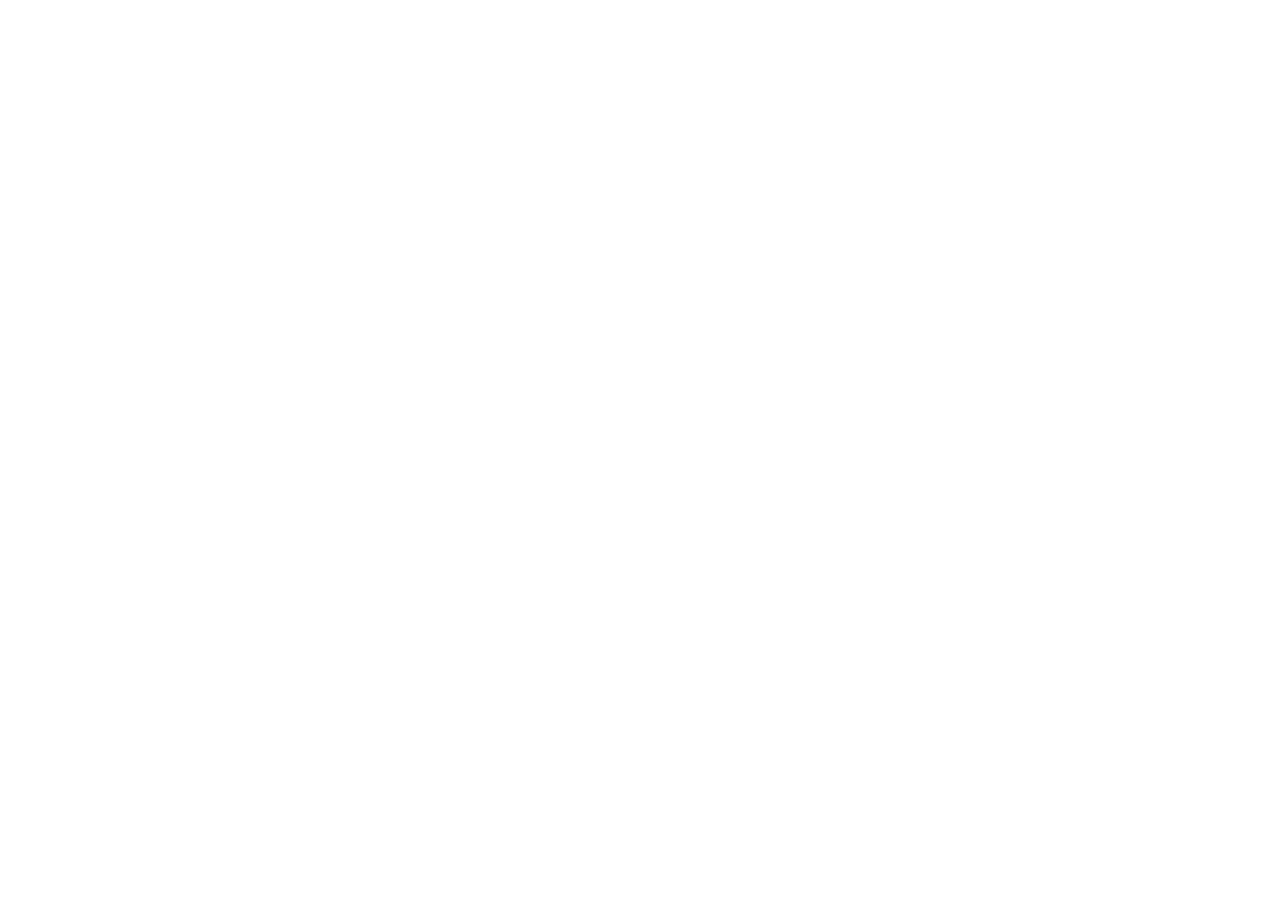
==== index.html @ b88115ea "endo togirlandi" ====
<!DOCTYPE html>
<html lang="en">
<head>
    <meta charset="UTF-8">
    <meta http-equiv="X-UA-Compatible" content="IE=edge">
    <meta name="viewport" content="width=device-width, initial-scale=1.0">
    <title>Home-page</title>
</head>
<body>
</body>
</html>
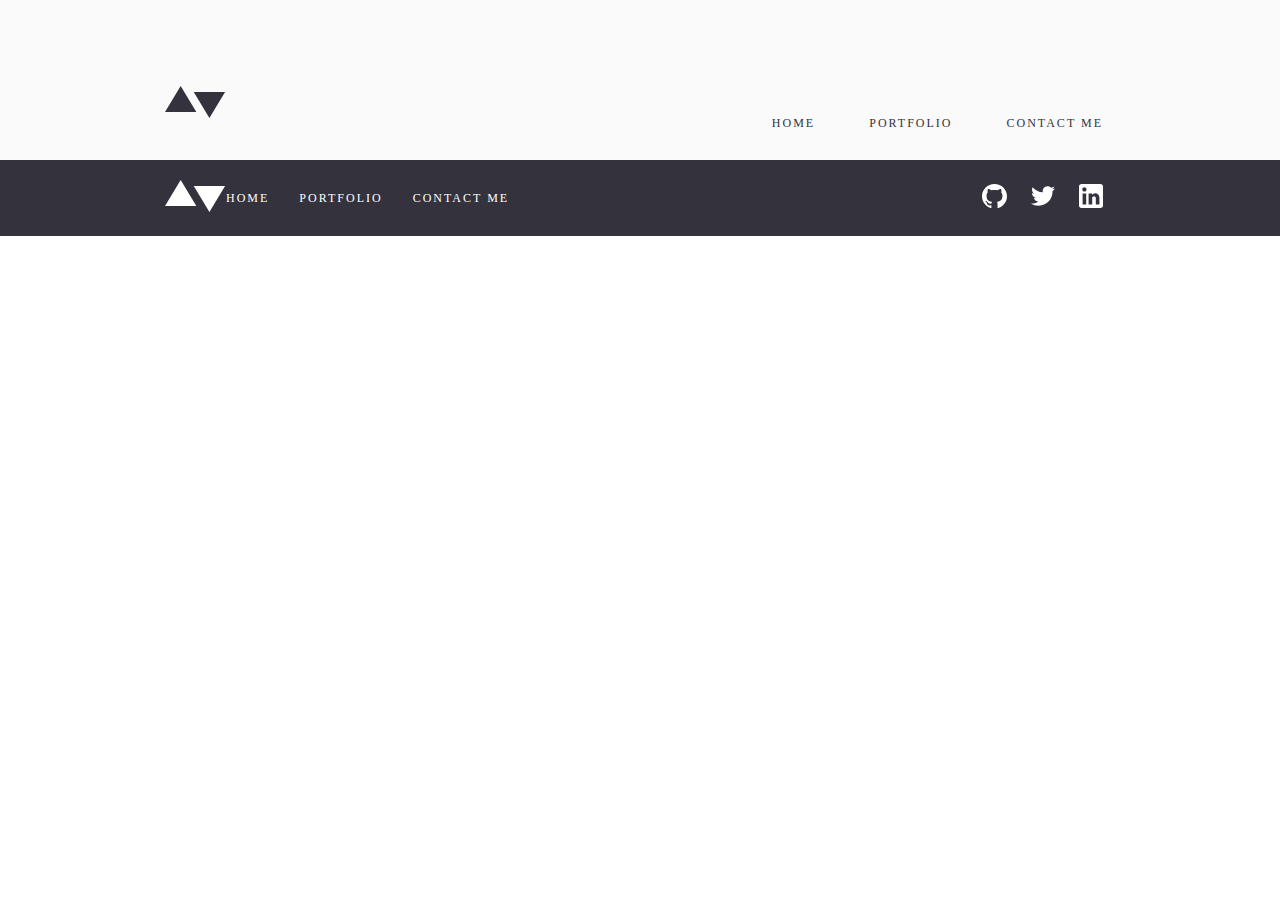
==== commit 33622700: "header and footer end" ====
--- a/index.html
+++ b/index.html
@@ -5,7 +5,59 @@
     <meta http-equiv="X-UA-Compatible" content="IE=edge">
     <meta name="viewport" content="width=device-width, initial-scale=1.0">
     <title>Home-page</title>
+    <link rel="stylesheet" href="./css/main.min.css">
 </head>
 <body>
+    <header class="header container">
+        <a href="#" class="header-logo">
+            <img src="./images/header-logo.svg" alt="header-logo" class="header-logo-img">
+        </a>
+        <ul class="header list">
+            <li class="header-list-item">
+                <a href="#" class="header-list-item-link">HOME</a>
+            </li>
+            <li class="header-list-item">
+                <a href="#" class="header-list-item-link">PORTFOLIO</a>
+            </li>
+            <li class="header-list-item">
+                <a href="#" class="header-list-item-link">CONTACT ME</a>
+            </li>
+        </ul>
+    </header>
+    <footer class="footer">
+        <div class="footer-pavigation container">
+            <a href="#" class="footer-pavigation-logo">
+                <img src="./images/footer-logo.svg" alt="header-logo" class="header-logo-img">
+            </a>
+            <ul class="footer-pavigation-list">
+                <li class="footer-pavigation-list-item">
+                    <a href="#" class="footer-pavigation-list-item-link">HOME</a>
+                </li>
+                <li class="footer-pavigation-list-item">
+                    <a href="#" class="footer-pavigation-list-item-link">PORTFOLIO</a>
+                </li>
+                <li class="footer-pavigation-list-item">
+                    <a href="#" class="footer-pavigation-list-item-link">CONTACT ME</a>
+                </li>
+            </ul>
+            <div class="footer-pavigation-social-media">
+                <a href="" class="footer-pavigation-social-media-link">
+                    <svg width="25" height="24" viewBox="0 0 25 24" fill="none" xmlns="http://www.w3.org/2000/svg">
+                        <path d="M12.5 0C5.59375 0 0 5.50948 0 12.3045C0 17.742 3.58125 22.3531 8.54688 23.9788C9.17188 24.0946 9.40104 23.7137 9.40104 23.3871C9.40104 23.095 9.39063 22.3207 9.38542 21.295C5.90833 22.0369 5.175 19.6442 5.175 19.6442C4.60625 18.2241 3.78437 17.8443 3.78437 17.8443C2.65208 17.0815 3.87188 17.0971 3.87188 17.0971C5.12708 17.1827 5.78646 18.3649 5.78646 18.3649C6.90104 20.2463 8.7125 19.7027 9.42708 19.3886C9.53958 18.5924 9.86146 18.0509 10.2188 17.743C7.44271 17.4352 4.525 16.3771 4.525 11.6628C4.525 10.3198 5.00937 9.22212 5.81146 8.36127C5.67083 8.05031 5.24896 6.7992 5.92083 5.10462C5.92083 5.10462 6.96771 4.77489 9.35833 6.36617C10.3583 6.09278 11.4208 5.95713 12.4833 5.95087C13.5458 5.95713 14.6083 6.09278 15.6083 6.36617C17.9833 4.77489 19.0302 5.10462 19.0302 5.10462C19.7021 6.7992 19.2802 8.05031 19.1552 8.36127C19.9521 9.22212 20.4365 10.3198 20.4365 11.6628C20.4365 16.3897 17.5146 17.43 14.7333 17.7326C15.1708 18.102 15.5771 18.8564 15.5771 20.0094C15.5771 21.656 15.5615 22.9791 15.5615 23.3788C15.5615 23.7012 15.7802 24.0862 16.4208 23.9631C21.4219 22.3478 25 17.7336 25 12.3045C25 5.50948 19.4031 0 12.5 0V0Z" fill="white"/>
+                    </svg>   
+                </a>
+                <a href="" class="footer-pavigation-social-media-link">
+                    <svg width="24" height="20" viewBox="0 0 24 20" fill="none" xmlns="http://www.w3.org/2000/svg">
+                        <path d="M24 2.55699C23.117 2.94899 22.168 3.21299 21.172 3.33199C22.189 2.72299 22.97 1.75799 23.337 0.607986C22.386 1.17199 21.332 1.58199 20.21 1.80299C19.313 0.845986 18.032 0.247986 16.616 0.247986C13.437 0.247986 11.101 3.21399 11.819 6.29299C7.728 6.08799 4.1 4.12799 1.671 1.14899C0.381 3.36199 1.002 6.25699 3.194 7.72299C2.388 7.69699 1.628 7.47599 0.965 7.10699C0.911 9.38799 2.546 11.522 4.914 11.997C4.221 12.185 3.462 12.229 2.69 12.081C3.316 14.037 5.134 15.46 7.29 15.5C5.22 17.123 2.612 17.848 0 17.54C2.179 18.937 4.768 19.752 7.548 19.752C16.69 19.752 21.855 12.031 21.543 5.10599C22.505 4.41099 23.34 3.54399 24 2.55699Z" fill="white"/>
+                    </svg>
+                </a>
+                <a href="" class="footer-pavigation-social-media-link">
+                    <svg width="24" height="24" viewBox="0 0 24 24" fill="none" xmlns="http://www.w3.org/2000/svg">
+                        <path fill-rule="evenodd" clip-rule="evenodd" d="M2.4 0H21.6C22.92 0 24 1.08 24 2.4V21.6C24 22.92 22.92 24 21.6 24H2.4C1.08 24 0 22.92 0 21.6V2.4C0 1.08 1.08 0 2.4 0ZM3.6 20.4H7.2V9.6H3.6V20.4ZM5.4 7.56C4.2 7.56 3.24 6.6 3.24 5.4C3.24 4.2 4.2 3.24 5.4 3.24C6.6 3.24 7.56 4.2 7.56 5.4C7.56 6.6 6.6 7.56 5.4 7.56ZM16.8 20.4H20.4V13.56C20.4 11.28 18.48 9.36 16.2 9.36C15.12 9.36 13.8 10.08 13.2 11.04V9.6H9.6V20.4H13.2V14.04C13.2 13.08 14.04 12.24 15 12.24C15.96 12.24 16.8 13.08 16.8 14.04V20.4Z" fill="white"/>
+                    </svg>                                 
+                </a>
+            </div>
+        </div>
+    </footer>
 </body>
 </html>--- a/css/main.min.css
+++ b/css/main.min.css
@@ -0,0 +1,501 @@
+/*! normalize.css v8.0.1 | MIT License | github.com/necolas/normalize.css */
+/* Document
+   ========================================================================== */
+/**
+ * 1. Correct the line height in all browsers.
+ * 2. Prevent adjustments of font size after orientation changes in iOS.
+ */
+html {
+  line-height: 1.15;
+  /* 1 */
+  -webkit-text-size-adjust: 100%;
+  /* 2 */
+}
+
+/* Sections
+   ========================================================================== */
+/**
+ * Remove the margin in all browsers.
+ */
+body {
+  margin: 0;
+}
+
+/**
+ * Render the `main` element consistently in IE.
+ */
+main {
+  display: block;
+}
+
+/**
+ * Correct the font size and margin on `h1` elements within `section` and
+ * `article` contexts in Chrome, Firefox, and Safari.
+ */
+h1 {
+  font-size: 2em;
+  margin: 0.67em 0;
+}
+
+/* Grouping content
+   ========================================================================== */
+/**
+ * 1. Add the correct box sizing in Firefox.
+ * 2. Show the overflow in Edge and IE.
+ */
+hr {
+  -webkit-box-sizing: content-box;
+          box-sizing: content-box;
+  /* 1 */
+  height: 0;
+  /* 1 */
+  overflow: visible;
+  /* 2 */
+}
+
+/**
+ * 1. Correct the inheritance and scaling of font size in all browsers.
+ * 2. Correct the odd `em` font sizing in all browsers.
+ */
+pre {
+  font-family: monospace, monospace;
+  /* 1 */
+  font-size: 1em;
+  /* 2 */
+}
+
+/* Text-level semantics
+   ========================================================================== */
+/**
+ * Remove the gray background on active links in IE 10.
+ */
+a {
+  background-color: transparent;
+}
+
+/**
+ * 1. Remove the bottom border in Chrome 57-
+ * 2. Add the correct text decoration in Chrome, Edge, IE, Opera, and Safari.
+ */
+abbr[title] {
+  border-bottom: none;
+  /* 1 */
+  text-decoration: underline;
+  /* 2 */
+  -webkit-text-decoration: underline dotted;
+          text-decoration: underline dotted;
+  /* 2 */
+}
+
+/**
+ * Add the correct font weight in Chrome, Edge, and Safari.
+ */
+b,
+strong {
+  font-weight: bolder;
+}
+
+/**
+ * 1. Correct the inheritance and scaling of font size in all browsers.
+ * 2. Correct the odd `em` font sizing in all browsers.
+ */
+code,
+kbd,
+samp {
+  font-family: monospace, monospace;
+  /* 1 */
+  font-size: 1em;
+  /* 2 */
+}
+
+/**
+ * Add the correct font size in all browsers.
+ */
+small {
+  font-size: 80%;
+}
+
+/**
+ * Prevent `sub` and `sup` elements from affecting the line height in
+ * all browsers.
+ */
+sub,
+sup {
+  font-size: 75%;
+  line-height: 0;
+  position: relative;
+  vertical-align: baseline;
+}
+
+sub {
+  bottom: -0.25em;
+}
+
+sup {
+  top: -0.5em;
+}
+
+/* Embedded content
+   ========================================================================== */
+/**
+ * Remove the border on images inside links in IE 10.
+ */
+img {
+  border-style: none;
+}
+
+/* Forms
+   ========================================================================== */
+/**
+ * 1. Change the font styles in all browsers.
+ * 2. Remove the margin in Firefox and Safari.
+ */
+button,
+input,
+optgroup,
+select,
+textarea {
+  font-family: inherit;
+  /* 1 */
+  font-size: 100%;
+  /* 1 */
+  line-height: 1.15;
+  /* 1 */
+  margin: 0;
+  /* 2 */
+}
+
+/**
+ * Show the overflow in IE.
+ * 1. Show the overflow in Edge.
+ */
+button,
+input {
+  /* 1 */
+  overflow: visible;
+}
+
+/**
+ * Remove the inheritance of text transform in Edge, Firefox, and IE.
+ * 1. Remove the inheritance of text transform in Firefox.
+ */
+button,
+select {
+  /* 1 */
+  text-transform: none;
+}
+
+/**
+ * Correct the inability to style clickable types in iOS and Safari.
+ */
+button,
+[type="button"],
+[type="reset"],
+[type="submit"] {
+  -webkit-appearance: button;
+}
+
+/**
+ * Remove the inner border and padding in Firefox.
+ */
+button::-moz-focus-inner,
+[type="button"]::-moz-focus-inner,
+[type="reset"]::-moz-focus-inner,
+[type="submit"]::-moz-focus-inner {
+  border-style: none;
+  padding: 0;
+}
+
+/**
+ * Restore the focus styles unset by the previous rule.
+ */
+button:-moz-focusring,
+[type="button"]:-moz-focusring,
+[type="reset"]:-moz-focusring,
+[type="submit"]:-moz-focusring {
+  outline: 1px dotted ButtonText;
+}
+
+/**
+ * Correct the padding in Firefox.
+ */
+fieldset {
+  padding: 0.35em 0.75em 0.625em;
+}
+
+/**
+ * 1. Correct the text wrapping in Edge and IE.
+ * 2. Correct the color inheritance from `fieldset` elements in IE.
+ * 3. Remove the padding so developers are not caught out when they zero out
+ *    `fieldset` elements in all browsers.
+ */
+legend {
+  -webkit-box-sizing: border-box;
+          box-sizing: border-box;
+  /* 1 */
+  color: inherit;
+  /* 2 */
+  display: table;
+  /* 1 */
+  max-width: 100%;
+  /* 1 */
+  padding: 0;
+  /* 3 */
+  white-space: normal;
+  /* 1 */
+}
+
+/**
+ * Add the correct vertical alignment in Chrome, Firefox, and Opera.
+ */
+progress {
+  vertical-align: baseline;
+}
+
+/**
+ * Remove the default vertical scrollbar in IE 10+.
+ */
+textarea {
+  overflow: auto;
+}
+
+/**
+ * 1. Add the correct box sizing in IE 10.
+ * 2. Remove the padding in IE 10.
+ */
+[type="checkbox"],
+[type="radio"] {
+  -webkit-box-sizing: border-box;
+          box-sizing: border-box;
+  /* 1 */
+  padding: 0;
+  /* 2 */
+}
+
+/**
+ * Correct the cursor style of increment and decrement buttons in Chrome.
+ */
+[type="number"]::-webkit-inner-spin-button,
+[type="number"]::-webkit-outer-spin-button {
+  height: auto;
+}
+
+/**
+ * 1. Correct the odd appearance in Chrome and Safari.
+ * 2. Correct the outline style in Safari.
+ */
+[type="search"] {
+  -webkit-appearance: textfield;
+  /* 1 */
+  outline-offset: -2px;
+  /* 2 */
+}
+
+/**
+ * Remove the inner padding in Chrome and Safari on macOS.
+ */
+[type="search"]::-webkit-search-decoration {
+  -webkit-appearance: none;
+}
+
+/**
+ * 1. Correct the inability to style clickable types in iOS and Safari.
+ * 2. Change font properties to `inherit` in Safari.
+ */
+::-webkit-file-upload-button {
+  -webkit-appearance: button;
+  /* 1 */
+  font: inherit;
+  /* 2 */
+}
+
+/* Interactive
+   ========================================================================== */
+/*
+ * Add the correct display in Edge, IE 10+, and Firefox.
+ */
+details {
+  display: block;
+}
+
+/*
+ * Add the correct display in all browsers.
+ */
+summary {
+  display: list-item;
+}
+
+/* Misc
+   ========================================================================== */
+/**
+ * Add the correct display in IE 10+.
+ */
+template {
+  display: none;
+}
+
+/**
+ * Add the correct display in IE 10.
+ */
+[hidden] {
+  display: none;
+}
+
+html {
+  -webkit-box-sizing: border-box;
+          box-sizing: border-box;
+}
+
+*,
+*::after,
+*::before {
+  padding: 0;
+  margin: 0;
+  -webkit-box-sizing: inherit;
+          box-sizing: inherit;
+}
+
+body {
+  font-family: 'Ibarra Real Nova', serif;
+  font-family: 'Public Sans', sans-serif;
+}
+
+.visually-hidden {
+  clip: rect(1px, 1px, 1px, 1px);
+  -webkit-clip-path: inset(50%);
+          clip-path: inset(50%);
+  height: 1px;
+  width: 1px;
+  margin: -1px;
+  overflow: hidden;
+  padding: 0;
+  position: absolute;
+}
+
+.container {
+  max-width: 1440px;
+  padding: 0 165px;
+  margin: auto;
+}
+
+.header {
+  padding-top: 52px;
+  padding-bottom: 9px;
+  display: -webkit-box;
+  display: -ms-flexbox;
+  display: flex;
+  -webkit-box-align: center;
+      -ms-flex-align: center;
+          align-items: center;
+  -webkit-box-pack: justify;
+      -ms-flex-pack: justify;
+          justify-content: space-between;
+  background-color: #FAFAFA;
+}
+
+.header-logo {
+  display: -webkit-box;
+  display: -ms-flexbox;
+  display: flex;
+  text-decoration: none;
+}
+
+.header-list {
+  list-style: none;
+  display: -webkit-box;
+  display: -ms-flexbox;
+  display: flex;
+}
+
+.header-list-item {
+  margin-right: 30px;
+  display: -webkit-box;
+  display: -ms-flexbox;
+  display: flex;
+}
+
+.header-list-item-link {
+  padding: 12px;
+  font-family: 'Public Sans';
+  font-style: normal;
+  font-weight: 400;
+  font-size: 12px;
+  line-height: 14px;
+  letter-spacing: 2px;
+  text-transform: uppercase;
+  color: #33323D;
+  text-decoration: none;
+}
+
+.header-list-item-link:hover {
+  color: #5FB4A2;
+}
+
+.header-list-item-link:active {
+  color: #EAEAEB;
+}
+
+.header-list-item:last-child {
+  margin: unset;
+}
+
+.footer {
+  padding-top: 12px;
+  padding-bottom: 12px;
+  background: #33323D;
+}
+
+.footer-pavigation {
+  display: -webkit-box;
+  display: -ms-flexbox;
+  display: flex;
+  -webkit-box-align: center;
+      -ms-flex-align: center;
+          align-items: center;
+}
+
+.footer-pavigation-list {
+  display: -webkit-box;
+  display: -ms-flexbox;
+  display: flex;
+  list-style: none;
+}
+
+.footer-pavigation-list-item {
+  display: -webkit-box;
+  display: -ms-flexbox;
+  display: flex;
+  margin-right: 30px;
+}
+
+.footer-pavigation-list-item-link {
+  font-family: 'Public Sans';
+  font-style: normal;
+  font-weight: 400;
+  font-size: 12px;
+  line-height: 14px;
+  letter-spacing: 2px;
+  text-transform: uppercase;
+  color: #FFFFFF;
+  text-decoration: none;
+}
+
+.footer-pavigation-list-item:last-child {
+  margin: unset;
+}
+
+.footer-pavigation-social-media {
+  margin-left: auto;
+  display: -webkit-box;
+  display: -ms-flexbox;
+  display: flex;
+  -webkit-box-align: center;
+      -ms-flex-align: center;
+          align-items: center;
+}
+
+.footer-pavigation-social-media-link {
+  padding: 12px;
+  text-decoration: none;
+}
+/*# sourceMappingURL=main.min.css.map */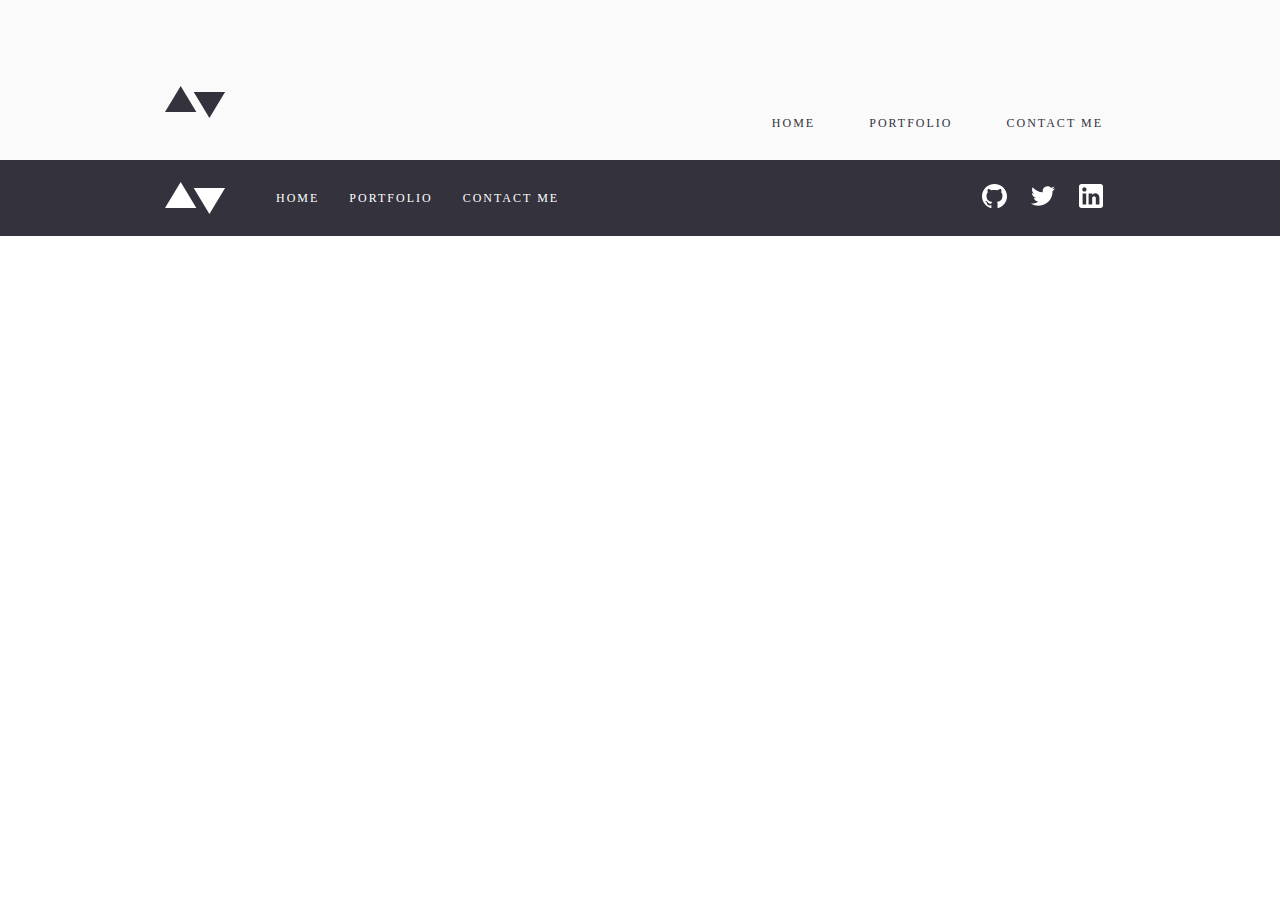
==== commit 61deb06e: "xatolar to'g'illandi" ====
--- a/index.html
+++ b/index.html
@@ -24,6 +24,7 @@
             </li>
         </ul>
     </header>
+    
     <footer class="footer">
         <div class="footer-pavigation container">
             <a href="#" class="footer-pavigation-logo">
--- a/css/main.min.css
+++ b/css/main.min.css
@@ -1,3 +1,17 @@
+@font-face {
+  font-family: 'Ibarra Real Nova', serif;
+  font-style: normal;
+  font-weight: 700;
+  src: url(../fonts/IbarraRealNova-Bold.ttf);
+}
+
+@font-face {
+  font-family: 'Public Sans', sans-serif;
+  font-style: normal;
+  font-weight: 400;
+  src: url(../fonts/PublicSans-Regular.ttf);
+}
+
 /*! normalize.css v8.0.1 | MIT License | github.com/necolas/normalize.css */
 /* Document
    ========================================================================== */
@@ -454,6 +468,14 @@
           align-items: center;
 }
 
+.footer-pavigation-logo {
+  margin-right: 50px;
+  display: -webkit-box;
+  display: -ms-flexbox;
+  display: flex;
+  text-decoration: none;
+}
+
 .footer-pavigation-list {
   display: -webkit-box;
   display: -ms-flexbox;
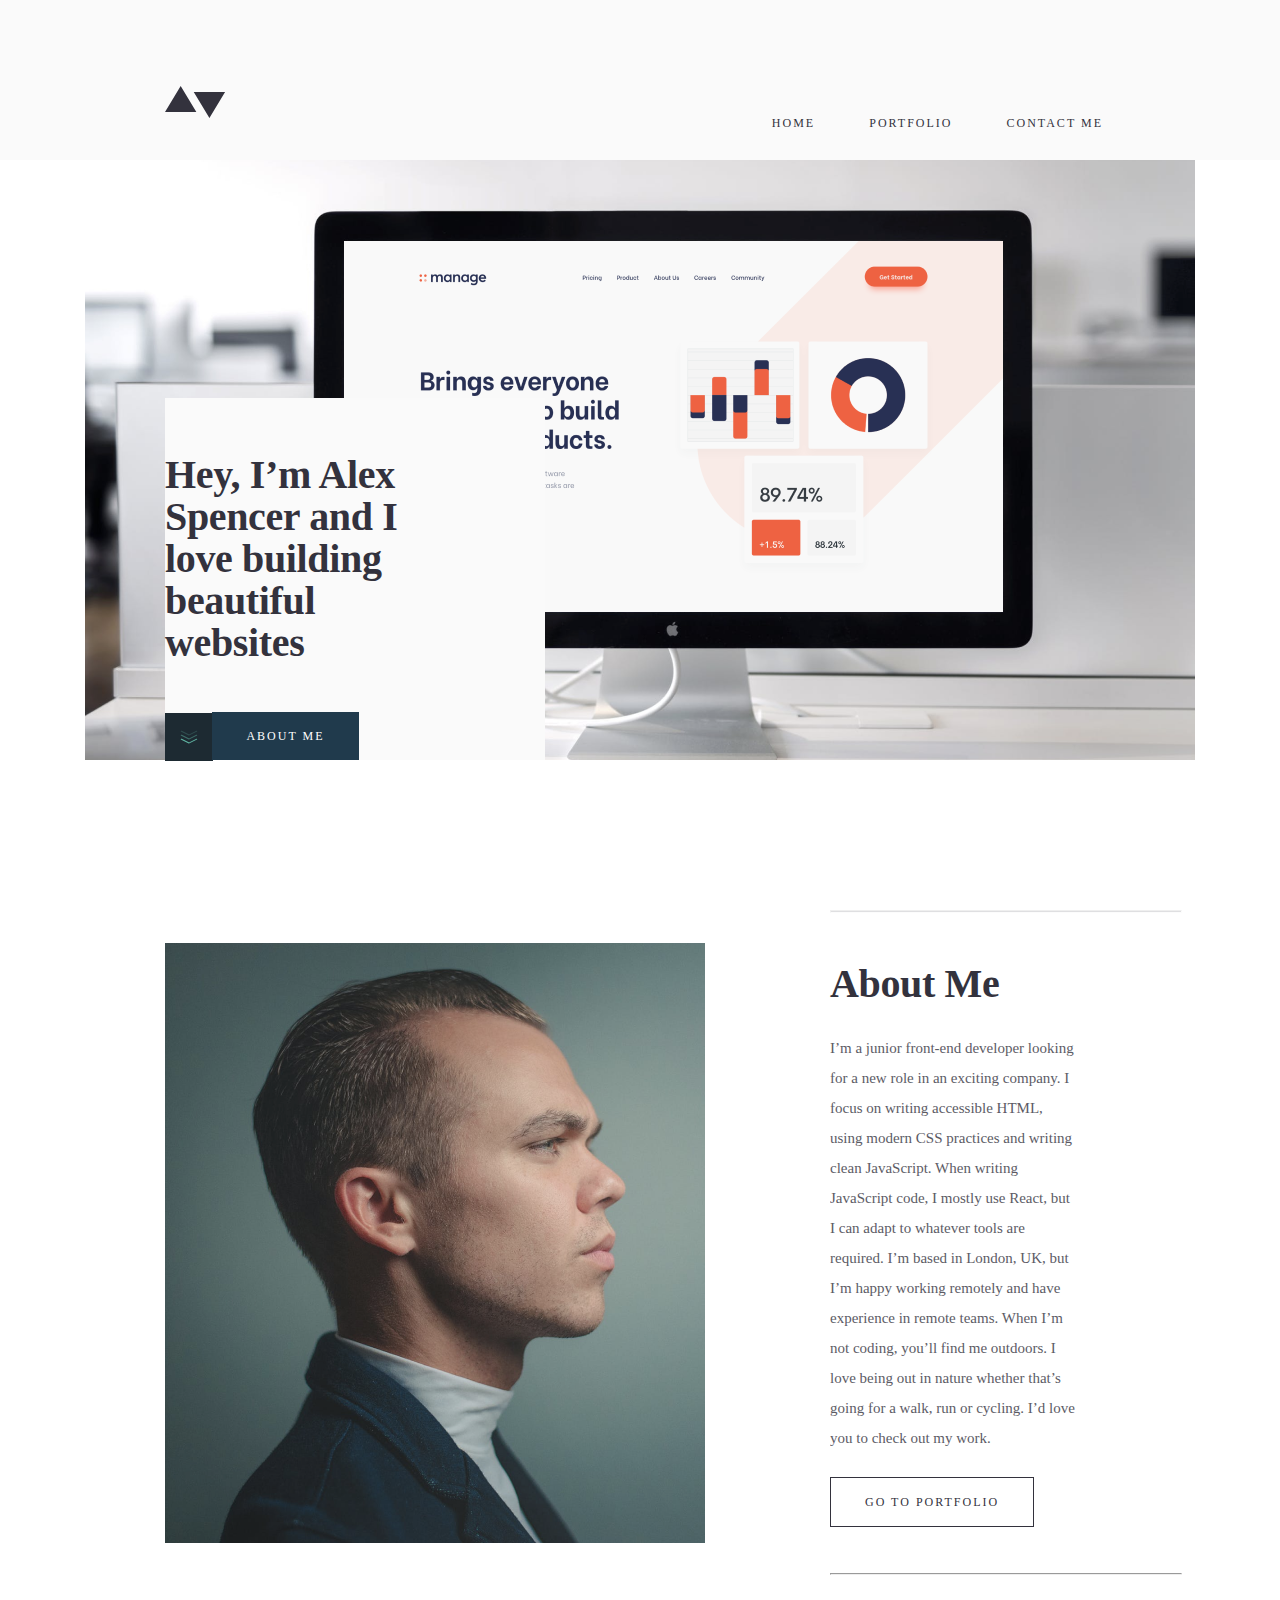
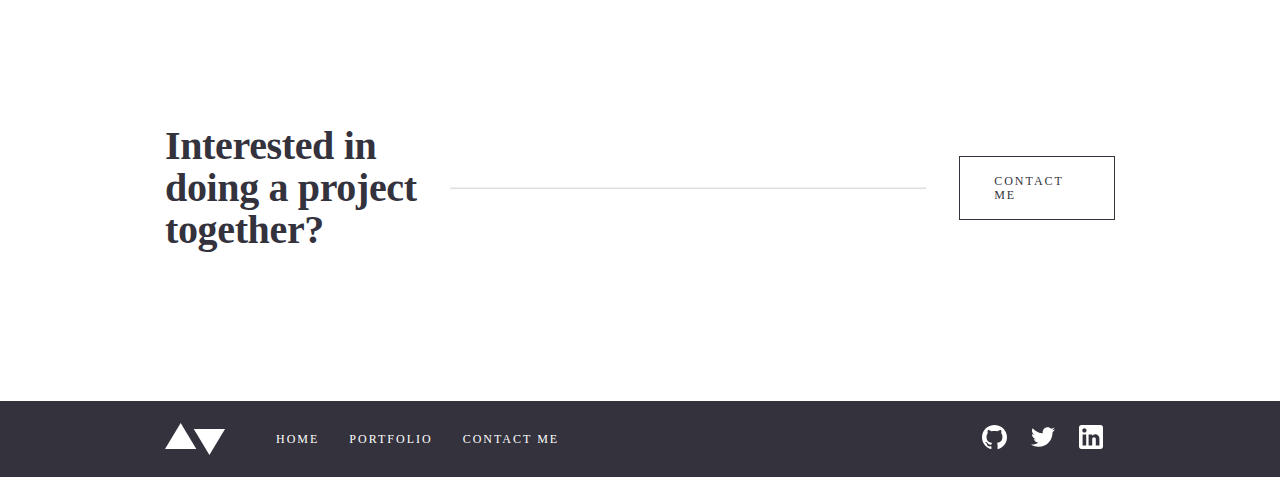
==== commit 07ae0542: "desktop versiyada rasmlar va contact qismi qoldi" ====
--- a/index.html
+++ b/index.html
@@ -14,17 +14,42 @@
         </a>
         <ul class="header list">
             <li class="header-list-item">
-                <a href="#" class="header-list-item-link">HOME</a>
+                <a href="./index.html" class="header-list-item-link">HOME</a>
             </li>
             <li class="header-list-item">
-                <a href="#" class="header-list-item-link">PORTFOLIO</a>
+                <a href="./portfolio.html" class="header-list-item-link">PORTFOLIO</a>
             </li>
             <li class="header-list-item">
-                <a href="#" class="header-list-item-link">CONTACT ME</a>
+                <a href="./contact.html" class="header-list-item-link">CONTACT ME</a>
             </li>
         </ul>
     </header>
-    
+    <main class="main">
+        <div class="hero container">
+            <div class="hero-description">
+                <h2 class="hero-description-title">Hey, I’m Alex Spencer and I love building beautiful websites</h2>
+                <span class="hero-description-before"></span>
+                <a href="#" class="hero-description-link">ABOUT ME</a>
+            </div>
+        </div>
+        <section class="about container">
+            <img src="./images/about-1x.png" srcset="/images/about-1x.png 1x, /images/about-2x.png 2x" alt="about-img" class="about-img">
+            <div class="about-description">
+                <hr class="about-description-line line">
+                <h3 class="about-description-title subtitle">About Me</h3>
+                <p class="about-description-text text">
+                    I’m a junior front-end developer looking for a new role in an exciting company. I focus on writing accessible HTML, using modern CSS practices and writing clean JavaScript. When writing JavaScript code, I mostly use React, but I can adapt to whatever tools are required. I’m based in London, UK, but I’m happy working remotely and have experience in remote teams. When I’m not coding, you’ll find me outdoors. I love being out in nature whether that’s going for a walk, run or cycling. I’d love you to check out my work.
+                </p>
+                <a href="" class="about-description-link btn">GO TO PORTFOLIO</a>
+                <hr class="about-description-line-second">
+            </div>
+        </section>
+        <section class="contact container">
+            <h2 class="contact-title">Interested in doing a project together?</h2>
+            <hr class="contact-line line">
+            <a href="./contact.html" class="contact-link btn">CONTACT ME</a>
+        </section>
+    </main>
     <footer class="footer">
         <div class="footer-pavigation container">
             <a href="#" class="footer-pavigation-logo">
@@ -32,13 +57,13 @@
             </a>
             <ul class="footer-pavigation-list">
                 <li class="footer-pavigation-list-item">
-                    <a href="#" class="footer-pavigation-list-item-link">HOME</a>
+                    <a href="./index.html" class="footer-pavigation-list-item-link">HOME</a>
                 </li>
                 <li class="footer-pavigation-list-item">
-                    <a href="#" class="footer-pavigation-list-item-link">PORTFOLIO</a>
+                    <a href="./portfolio.html" class="footer-pavigation-list-item-link">PORTFOLIO</a>
                 </li>
                 <li class="footer-pavigation-list-item">
-                    <a href="#" class="footer-pavigation-list-item-link">CONTACT ME</a>
+                    <a href="./contact.html" class="footer-pavigation-list-item-link">CONTACT ME</a>
                 </li>
             </ul>
             <div class="footer-pavigation-social-media">
--- a/css/main.min.css
+++ b/css/main.min.css
@@ -392,6 +392,47 @@
   margin: auto;
 }
 
+.subtitle {
+  font-family: 'Ibarra Real Nova';
+  font-style: normal;
+  font-weight: 700;
+  font-size: 40px;
+  line-height: 42px;
+  letter-spacing: -0.357143px;
+  color: #33323D;
+}
+
+.text {
+  font-family: 'Public Sans';
+  font-style: normal;
+  font-weight: 400;
+  font-size: 15px;
+  line-height: 30px;
+  color: #33323D;
+  opacity: 0.8;
+}
+
+.btn {
+  padding: 17px 34px;
+  font-family: 'Public Sans';
+  font-style: normal;
+  font-weight: 400;
+  font-size: 12px;
+  line-height: 14px;
+  letter-spacing: 2px;
+  color: #33323D;
+  text-decoration: none;
+  display: inline-block;
+  border: 1px solid #33323D;
+}
+
+.line {
+  width: 350px;
+  height: 1px;
+  background: #33323D;
+  opacity: 0.15;
+}
+
 .header {
   padding-top: 52px;
   padding-bottom: 9px;
@@ -405,6 +446,10 @@
       -ms-flex-pack: justify;
           justify-content: space-between;
   background-color: #FAFAFA;
+  position: -webkit-sticky;
+  position: sticky;
+  top: 0;
+  z-index: 4;
 }
 
 .header-logo {
@@ -451,6 +496,352 @@
 
 .header-list-item:last-child {
   margin: unset;
+}
+
+.hero {
+  height: 600px;
+  margin-bottom: 75px;
+  display: -webkit-box;
+  display: -ms-flexbox;
+  display: flex;
+  -webkit-box-align: end;
+      -ms-flex-align: end;
+          align-items: flex-end;
+  background: url(../../images/hero-1x.png) no-repeat;
+  background-position: center;
+  background-size: auto;
+}
+
+@media only screen and (-webkit-min-device-pixel-ratio: 2), only screen and (min--moz-device-pixel-ratio: 2), only screen and (min-device-pixel-ratio: 2), only screen and (min-resolution: 192dpi), only screen and (min-resolution: 2dppx) {
+  .hero {
+    background: url(../../images/hero-2x.png) no-repeat;
+    background-position: center;
+    background-size: cover;
+  }
+}
+
+.hero-description {
+  width: 40%;
+  padding: 56px 55px 0 0;
+  background: #FAFAFA;
+}
+
+.hero-description-title {
+  width: 78%;
+  margin-bottom: 48px;
+  font-family: 'Ibarra Real Nova';
+  font-style: normal;
+  font-weight: 700;
+  font-size: 40px;
+  line-height: 42px;
+  letter-spacing: -0.357143px;
+  color: #33323D;
+}
+
+.hero-description-before {
+  padding: 18px 16px;
+  width: 48px;
+  height: 48px;
+  margin: 0 -5px -21px 0;
+  display: inline-block;
+  background: url(../../images/hero-after.png) no-repeat;
+  background-position: bottom;
+  background-size: contain;
+  background-color: #212f38;
+}
+
+.hero-description-link {
+  padding-top: 17px;
+  padding-bottom: 17px;
+  padding: 17px 34px;
+  display: inline-block;
+  font-family: 'Public Sans';
+  font-style: normal;
+  font-weight: 400;
+  font-size: 12px;
+  line-height: 14px;
+  text-align: center;
+  letter-spacing: 2px;
+  text-decoration: none;
+  color: #FFFFFF;
+  background: #203A4C;
+}
+
+.about {
+  padding-top: 75px;
+  padding-bottom: 75px;
+  display: -webkit-box;
+  display: -ms-flexbox;
+  display: flex;
+  -webkit-box-align: center;
+      -ms-flex-align: center;
+          align-items: center;
+}
+
+.about-description {
+  margin-left: 125px;
+}
+
+.about-description-title {
+  margin: 50px 0 28px 0;
+}
+
+.about-description-text {
+  width: 70%;
+}
+
+.about-description-link {
+  margin: 24px 0 46px 0;
+}
+
+.contact {
+  padding-top: 75px;
+  padding-bottom: 150px;
+  display: -webkit-box;
+  display: -ms-flexbox;
+  display: flex;
+  -webkit-box-align: center;
+      -ms-flex-align: center;
+          align-items: center;
+}
+
+.contact-title {
+  width: 30%;
+  font-family: 'Ibarra Real Nova';
+  font-style: normal;
+  font-weight: 700;
+  font-size: 40px;
+  line-height: 42px;
+  letter-spacing: -0.357143px;
+  color: #33323D;
+}
+
+.contact-line {
+  width: 534px;
+  height: 1px;
+  margin: 0 32px;
+  background: #33323D;
+  opacity: 0.15;
+}
+
+.portfolio {
+  padding-top: 40px;
+  padding-bottom: 40px;
+  display: -webkit-box;
+  display: -ms-flexbox;
+  display: flex;
+  -webkit-box-align: center;
+      -ms-flex-align: center;
+          align-items: center;
+}
+
+.portfolio-description {
+  margin-left: 125px !important;
+}
+
+.portfolio-description-title {
+  margin: 103px 0 28px 0;
+}
+
+.portfolio-description-text {
+  width: 65%;
+}
+
+.portfolio-description-link {
+  margin: 24px 0 103px 0;
+}
+
+.portfolio .right {
+  margin-left: 0 !important;
+  margin-right: 125px;
+}
+
+.portfolio:nth-child(even) {
+  -webkit-box-orient: horizontal;
+  -webkit-box-direction: reverse;
+      -ms-flex-direction: row-reverse;
+          flex-direction: row-reverse;
+}
+
+.portfolyo-main-image {
+  margin-bottom: 60px;
+}
+
+.portfolyo-details {
+  display: -webkit-box;
+  display: -ms-flexbox;
+  display: flex;
+}
+
+.portfolyo-details-left {
+  margin-right: 125px;
+}
+
+.portfolyo-details-left-title {
+  margin: 48px 0 30px 0;
+}
+
+.portfolyo-details-left-link {
+  margin: 32px 0 48px 0;
+}
+
+.portfolyo-details-right-top {
+  margin-bottom: 40px;
+}
+
+.portfolyo-details-right-top-title {
+  margin-bottom: 28px;
+  font-family: 'Ibarra Real Nova';
+  font-style: normal;
+  font-weight: 400;
+  font-size: 32px;
+  line-height: 42px;
+  letter-spacing: -0.285714px;
+  color: #33323D;
+}
+
+.portfolyo-details-right-top-text {
+  width: 72%;
+  font-family: 'Public Sans';
+  font-style: normal;
+  font-weight: 400;
+  font-size: 15px;
+  line-height: 30px;
+  color: #33323D;
+  opacity: 0.8;
+}
+
+.portfolyo-details-right-bottom-title {
+  margin-bottom: 28px;
+  font-family: 'Ibarra Real Nova';
+  font-style: normal;
+  font-weight: 400;
+  font-size: 32px;
+  line-height: 42px;
+  letter-spacing: -0.285714px;
+  color: #33323D;
+}
+
+.portfolyo-details-right-bottom-img:first-child {
+  margin-bottom: 32px;
+}
+
+.next-page {
+  margin-top: 64px;
+}
+
+.next-page-line {
+  height: 1px;
+  background: #33323D;
+  opacity: 0.15;
+}
+
+.next-page-inner {
+  display: -webkit-box;
+  display: -ms-flexbox;
+  display: flex;
+  -webkit-box-align: center;
+      -ms-flex-align: center;
+          align-items: center;
+}
+
+.next-page-inner-left {
+  margin-left: 32px;
+  text-align: left;
+  -webkit-box-align: center;
+      -ms-flex-align: center;
+          align-items: center;
+}
+
+.next-page-inner-left-title {
+  font-family: 'Ibarra Real Nova';
+  font-style: normal;
+  font-weight: 400;
+  font-size: 32px;
+  line-height: 36px;
+  letter-spacing: -0.285714px;
+  color: #33323D;
+}
+
+.next-page-inner-left-link {
+  font-family: 'Public Sans';
+  font-style: normal;
+  font-weight: 400;
+  font-size: 16px;
+  line-height: 30px;
+  color: #33323D;
+  opacity: 0.5;
+  text-decoration: none;
+}
+
+.next-page-inner-line {
+  width: 1px;
+  height: 130px;
+  margin: 0 auto;
+  background: #33323D;
+  opacity: 0.15;
+}
+
+.next-page-inner-right {
+  margin-right: 32px;
+  text-align: right;
+}
+
+.next-page-inner-right-title {
+  font-family: 'Ibarra Real Nova';
+  font-style: normal;
+  font-weight: 400;
+  font-size: 32px;
+  display: -webkit-box;
+  display: -ms-flexbox;
+  display: flex;
+  -webkit-box-align: center;
+      -ms-flex-align: center;
+          align-items: center;
+  line-height: 36px;
+  letter-spacing: -0.285714px;
+  color: #33323D;
+}
+
+.next-page-inner-right-link {
+  font-family: 'Public Sans';
+  font-style: normal;
+  font-weight: 400;
+  font-size: 16px;
+  line-height: 30px;
+  color: #33323D;
+  opacity: 0.5;
+  text-decoration: none;
+}
+
+.contact {
+  padding-top: 75px;
+  padding-bottom: 150px;
+  display: -webkit-box;
+  display: -ms-flexbox;
+  display: flex;
+  -webkit-box-align: center;
+      -ms-flex-align: center;
+          align-items: center;
+}
+
+.contact-title {
+  width: 30%;
+  font-family: 'Ibarra Real Nova';
+  font-style: normal;
+  font-weight: 700;
+  font-size: 40px;
+  line-height: 42px;
+  letter-spacing: -0.357143px;
+  color: #33323D;
+}
+
+.contact-line {
+  width: 534px;
+  height: 1px;
+  margin: 0 32px;
+  background: #33323D;
+  opacity: 0.15;
 }
 
 .footer {
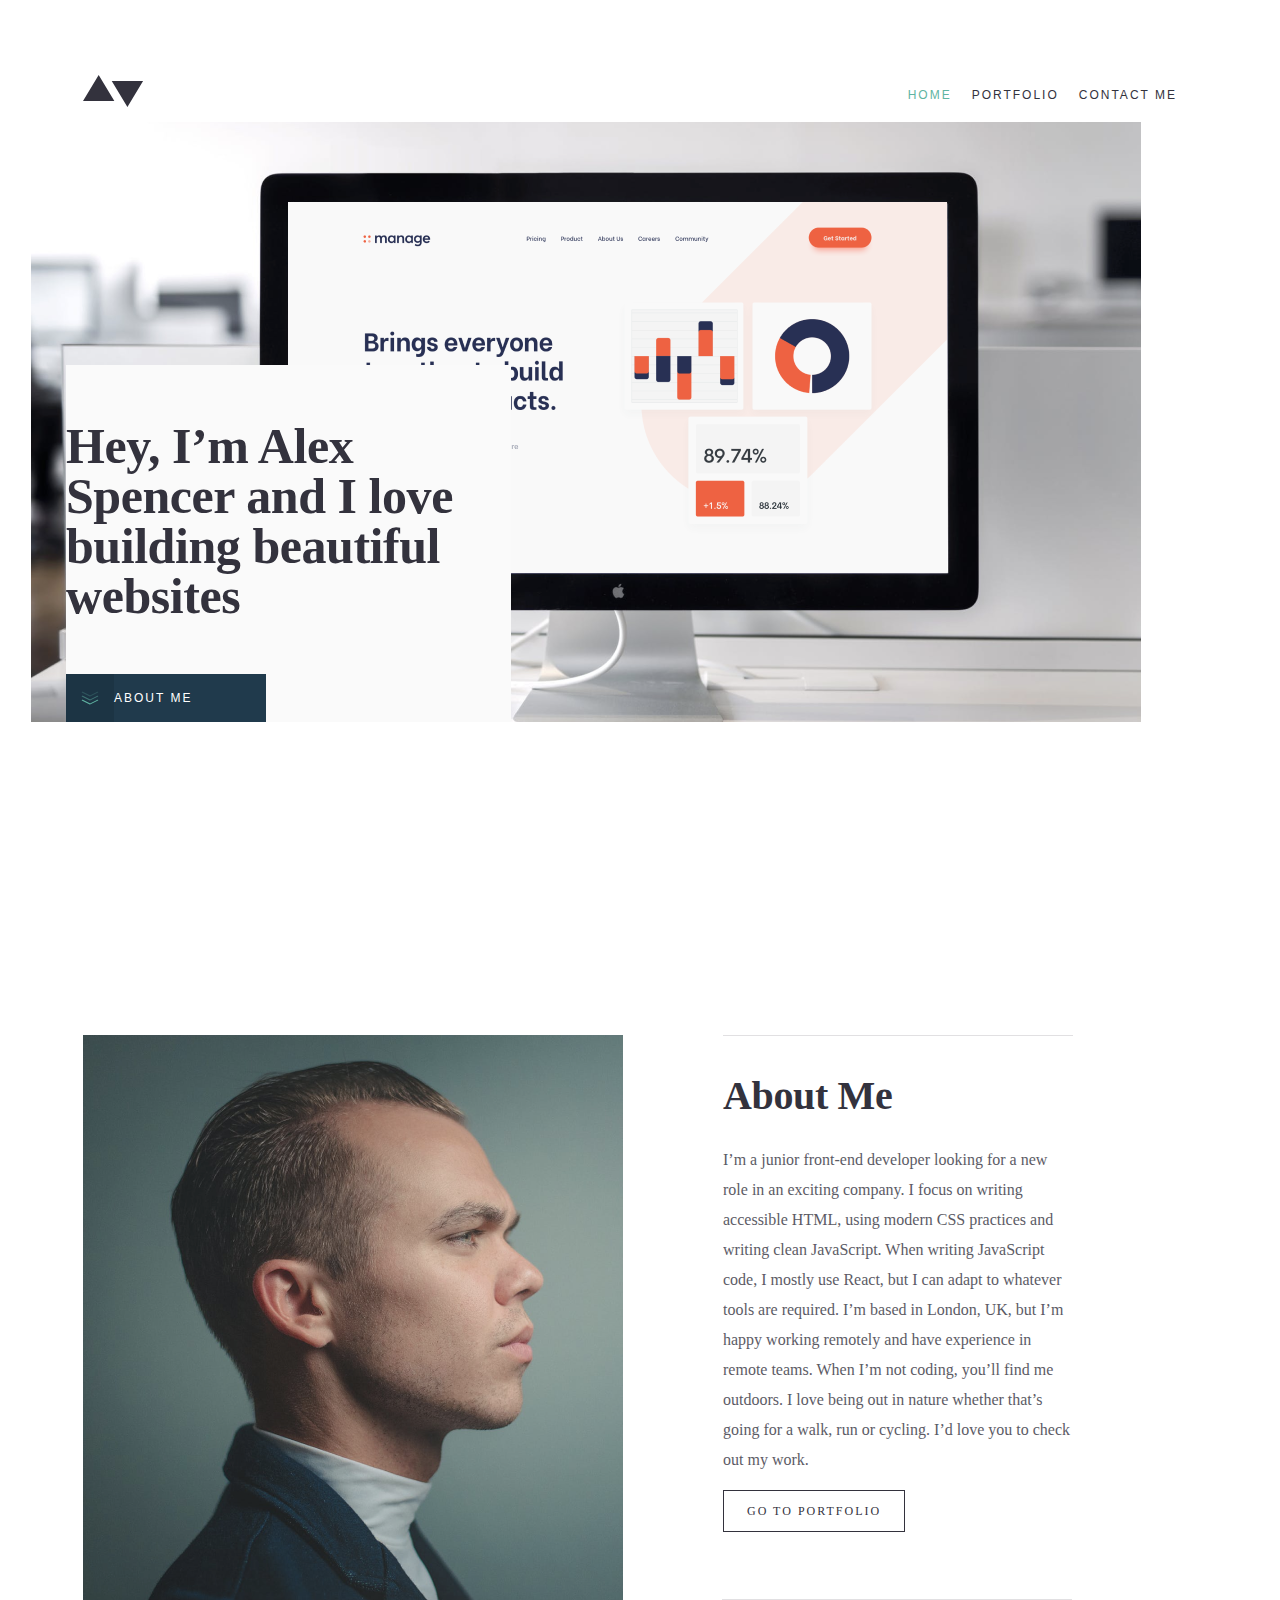
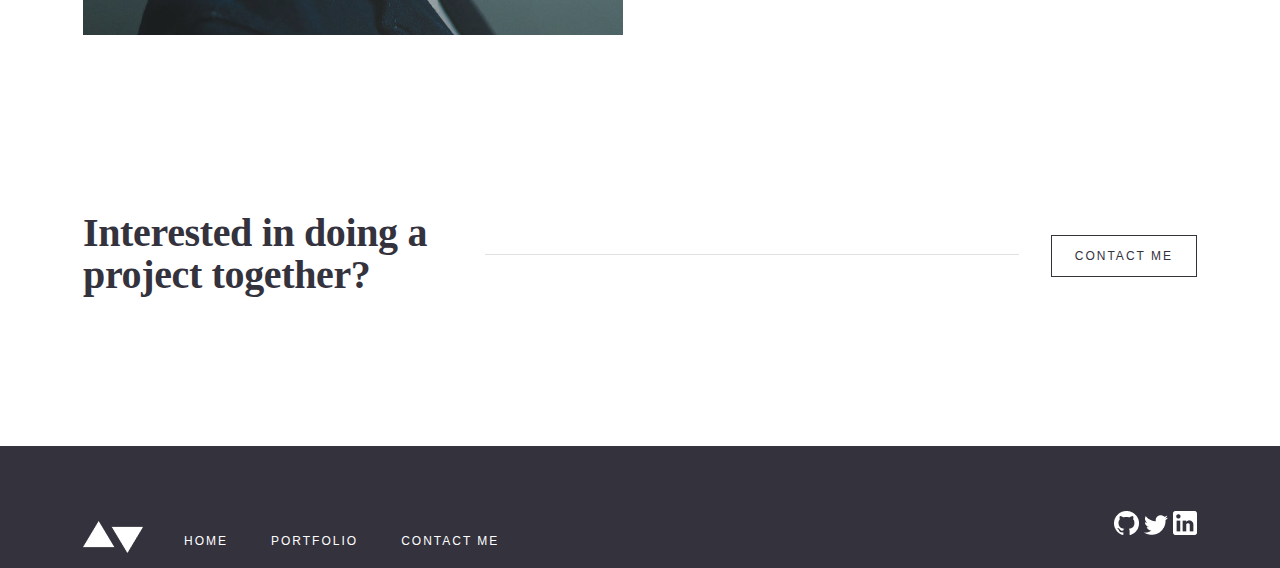
==== commit 3db8e73b: "changed scss" ====
--- a/index.html
+++ b/index.html
@@ -1,89 +1,112 @@
 <!DOCTYPE html>
 <html lang="en">
-<head>
-    <meta charset="UTF-8">
-    <meta http-equiv="X-UA-Compatible" content="IE=edge">
-    <meta name="viewport" content="width=device-width, initial-scale=1.0">
-    <title>Home-page</title>
-    <link rel="stylesheet" href="./css/main.min.css">
-</head>
-<body>
-    <header class="header container">
-        <a href="#" class="header-logo">
-            <img src="./images/header-logo.svg" alt="header-logo" class="header-logo-img">
+  <head>
+    <meta charset="UTF-8" />
+    <meta http-equiv="X-UA-Compatible" content="IE=edge" />
+    <meta name="viewport" content="width=device-width, initial-scale=1.0" />
+    <link rel="stylesheet" href="./css/main.min.css" />
+    <title>hey girl how are you?</title>
+  </head>
+
+  <body>
+    <header class="container header">
+      <a href="#" class="header_logo">
+        <svg
+          width="61"
+          height="32"
+          viewBox="0 0 61 32"
+          fill="none"
+          xmlns="http://www.w3.org/2000/svg"
+        >
+          <path
+            fill-rule="evenodd"
+            clip-rule="evenodd"
+            d="M31.3469 26.1224L15.6735 0L0 26.1224H31.3469ZM60.0816 5.87755L44.4082 32L28.7347 5.87755H60.0816Z"
+            fill="#33323D"
+          />
+        </svg>
+      </a>
+      <ul class="nav">
+        <li class="nav_item">
+          <a href="#" class="nav_link nav_link_color">Home</a>
+        </li>
+        <li class="nav_item">
+          <a href="#" class="nav_link">Portfolio</a>
+        </li>
+        <li class="nav_item">
+          <a href="#" class="nav_link">Contact me</a>
+        </li>
+      </ul>
+    </header>
+    <!--message part  -->
+    <section class="message container">
+      <div class="message_screen">
+        <img
+          class="message_screen_item"
+          src="./ozoda_photos/screen.png"
+          alt=""
+        />
+      </div>
+      <div class="message_card">
+        <div class="message_card_title">
+          Hey, I’m Alex Spencer and I love building beautiful websites
+        </div>
+        <div class="message_card_link">
+          <img src="./ozoda_photos/aboutme_icon.png" alt="" />
+          <a href="#" class="message_card_link_connect"> ABOUT ME </a>
+        </div>
+      </div>
+    </section>
+    <!-- about part -->
+    <section class="about container">
+      <div class="about_img">
+        <img class="about_img_item" src="./ozoda_photos/guy_img.png" alt="" />
+      </div>
+      <div class="about_text">
+        <div class="about_text_title">About Me</div>
+        <div class="about_text_desc">
+          I’m a junior front-end developer looking for a new role in an exciting
+          company. I focus on writing accessible HTML, using modern CSS
+          practices and writing clean JavaScript. When writing JavaScript code,
+          I mostly use React, but I can adapt to whatever tools are required.
+          I’m based in London, UK, but I’m happy working remotely and have
+          experience in remote teams. When I’m not coding, you’ll find me
+          outdoors. I love being out in nature whether that’s going for a walk,
+          run or cycling. I’d love you to check out my work.
+        </div>
+        <a href="#" class="about_text_link"> GO TO PORTFOLIO </a>
+      </div>
+    </section>
+    <!-- project part -->
+    <section class="project container">
+      <div class="project_desc">Interested in doing a project together?</div>
+      <div class="project_link">
+        <a href="#" class="project_link_link">CONTACT ME</a>
+      </div>
+    </section>
+    <!-- footer part -->
+    <footer class="footer container">
+      <div class="footer_text">
+        <a href="#" class="footer_text_logo">
+          <img src="./ozoda_photos/triangle_white.png" alt="" />
         </a>
-        <ul class="header list">
-            <li class="header-list-item">
-                <a href="./index.html" class="header-list-item-link">HOME</a>
-            </li>
-            <li class="header-list-item">
-                <a href="./portfolio.html" class="header-list-item-link">PORTFOLIO</a>
-            </li>
-            <li class="header-list-item">
-                <a href="./contact.html" class="header-list-item-link">CONTACT ME</a>
-            </li>
+        <ul class="footer_text_tool">
+          <li class="footer_text_tool_item">
+            <a href="#" class="footer_text_tool_link">HOME</a>
+          </li>
+          <li class="footer_text_tool_item">
+            <a href="#" class="footer_text_tool_link">PORTFOLIO</a>
+          </li>
+          <li class="footer_text_tool_item">
+            <a href="#" class="footer_text_tool_link">CONTACT ME</a>
+          </li>
         </ul>
-    </header>
-    <main class="main">
-        <div class="hero container">
-            <div class="hero-description">
-                <h2 class="hero-description-title">Hey, I’m Alex Spencer and I love building beautiful websites</h2>
-                <span class="hero-description-before"></span>
-                <a href="#" class="hero-description-link">ABOUT ME</a>
-            </div>
-        </div>
-        <section class="about container">
-            <img src="./images/about-1x.png" srcset="/images/about-1x.png 1x, /images/about-2x.png 2x" alt="about-img" class="about-img">
-            <div class="about-description">
-                <hr class="about-description-line line">
-                <h3 class="about-description-title subtitle">About Me</h3>
-                <p class="about-description-text text">
-                    I’m a junior front-end developer looking for a new role in an exciting company. I focus on writing accessible HTML, using modern CSS practices and writing clean JavaScript. When writing JavaScript code, I mostly use React, but I can adapt to whatever tools are required. I’m based in London, UK, but I’m happy working remotely and have experience in remote teams. When I’m not coding, you’ll find me outdoors. I love being out in nature whether that’s going for a walk, run or cycling. I’d love you to check out my work.
-                </p>
-                <a href="" class="about-description-link btn">GO TO PORTFOLIO</a>
-                <hr class="about-description-line-second">
-            </div>
-        </section>
-        <section class="contact container">
-            <h2 class="contact-title">Interested in doing a project together?</h2>
-            <hr class="contact-line line">
-            <a href="./contact.html" class="contact-link btn">CONTACT ME</a>
-        </section>
-    </main>
-    <footer class="footer">
-        <div class="footer-pavigation container">
-            <a href="#" class="footer-pavigation-logo">
-                <img src="./images/footer-logo.svg" alt="header-logo" class="header-logo-img">
-            </a>
-            <ul class="footer-pavigation-list">
-                <li class="footer-pavigation-list-item">
-                    <a href="./index.html" class="footer-pavigation-list-item-link">HOME</a>
-                </li>
-                <li class="footer-pavigation-list-item">
-                    <a href="./portfolio.html" class="footer-pavigation-list-item-link">PORTFOLIO</a>
-                </li>
-                <li class="footer-pavigation-list-item">
-                    <a href="./contact.html" class="footer-pavigation-list-item-link">CONTACT ME</a>
-                </li>
-            </ul>
-            <div class="footer-pavigation-social-media">
-                <a href="" class="footer-pavigation-social-media-link">
-                    <svg width="25" height="24" viewBox="0 0 25 24" fill="none" xmlns="http://www.w3.org/2000/svg">
-                        <path d="M12.5 0C5.59375 0 0 5.50948 0 12.3045C0 17.742 3.58125 22.3531 8.54688 23.9788C9.17188 24.0946 9.40104 23.7137 9.40104 23.3871C9.40104 23.095 9.39063 22.3207 9.38542 21.295C5.90833 22.0369 5.175 19.6442 5.175 19.6442C4.60625 18.2241 3.78437 17.8443 3.78437 17.8443C2.65208 17.0815 3.87188 17.0971 3.87188 17.0971C5.12708 17.1827 5.78646 18.3649 5.78646 18.3649C6.90104 20.2463 8.7125 19.7027 9.42708 19.3886C9.53958 18.5924 9.86146 18.0509 10.2188 17.743C7.44271 17.4352 4.525 16.3771 4.525 11.6628C4.525 10.3198 5.00937 9.22212 5.81146 8.36127C5.67083 8.05031 5.24896 6.7992 5.92083 5.10462C5.92083 5.10462 6.96771 4.77489 9.35833 6.36617C10.3583 6.09278 11.4208 5.95713 12.4833 5.95087C13.5458 5.95713 14.6083 6.09278 15.6083 6.36617C17.9833 4.77489 19.0302 5.10462 19.0302 5.10462C19.7021 6.7992 19.2802 8.05031 19.1552 8.36127C19.9521 9.22212 20.4365 10.3198 20.4365 11.6628C20.4365 16.3897 17.5146 17.43 14.7333 17.7326C15.1708 18.102 15.5771 18.8564 15.5771 20.0094C15.5771 21.656 15.5615 22.9791 15.5615 23.3788C15.5615 23.7012 15.7802 24.0862 16.4208 23.9631C21.4219 22.3478 25 17.7336 25 12.3045C25 5.50948 19.4031 0 12.5 0V0Z" fill="white"/>
-                    </svg>   
-                </a>
-                <a href="" class="footer-pavigation-social-media-link">
-                    <svg width="24" height="20" viewBox="0 0 24 20" fill="none" xmlns="http://www.w3.org/2000/svg">
-                        <path d="M24 2.55699C23.117 2.94899 22.168 3.21299 21.172 3.33199C22.189 2.72299 22.97 1.75799 23.337 0.607986C22.386 1.17199 21.332 1.58199 20.21 1.80299C19.313 0.845986 18.032 0.247986 16.616 0.247986C13.437 0.247986 11.101 3.21399 11.819 6.29299C7.728 6.08799 4.1 4.12799 1.671 1.14899C0.381 3.36199 1.002 6.25699 3.194 7.72299C2.388 7.69699 1.628 7.47599 0.965 7.10699C0.911 9.38799 2.546 11.522 4.914 11.997C4.221 12.185 3.462 12.229 2.69 12.081C3.316 14.037 5.134 15.46 7.29 15.5C5.22 17.123 2.612 17.848 0 17.54C2.179 18.937 4.768 19.752 7.548 19.752C16.69 19.752 21.855 12.031 21.543 5.10599C22.505 4.41099 23.34 3.54399 24 2.55699Z" fill="white"/>
-                    </svg>
-                </a>
-                <a href="" class="footer-pavigation-social-media-link">
-                    <svg width="24" height="24" viewBox="0 0 24 24" fill="none" xmlns="http://www.w3.org/2000/svg">
-                        <path fill-rule="evenodd" clip-rule="evenodd" d="M2.4 0H21.6C22.92 0 24 1.08 24 2.4V21.6C24 22.92 22.92 24 21.6 24H2.4C1.08 24 0 22.92 0 21.6V2.4C0 1.08 1.08 0 2.4 0ZM3.6 20.4H7.2V9.6H3.6V20.4ZM5.4 7.56C4.2 7.56 3.24 6.6 3.24 5.4C3.24 4.2 4.2 3.24 5.4 3.24C6.6 3.24 7.56 4.2 7.56 5.4C7.56 6.6 6.6 7.56 5.4 7.56ZM16.8 20.4H20.4V13.56C20.4 11.28 18.48 9.36 16.2 9.36C15.12 9.36 13.8 10.08 13.2 11.04V9.6H9.6V20.4H13.2V14.04C13.2 13.08 14.04 12.24 15 12.24C15.96 12.24 16.8 13.08 16.8 14.04V20.4Z" fill="white"/>
-                    </svg>                                 
-                </a>
-            </div>
-        </div>
+      </div>
+      <div class="footer_icons">
+        <img src="./ozoda_photos/github_icon.png" alt="there is icon here" />
+        <img src="./ozoda_photos/twitter.png" alt="there is icon here" />
+        <img src="./ozoda_photos/linkedin.png" alt="there is icon here" />
+      </div>
     </footer>
-</body>
-</html>+  </body>
+</html>
--- a/css/main.min.css
+++ b/css/main.min.css
@@ -1,914 +1,2 @@
-@font-face {
-  font-family: 'Ibarra Real Nova', serif;
-  font-style: normal;
-  font-weight: 700;
-  src: url(../fonts/IbarraRealNova-Bold.ttf);
-}
-
-@font-face {
-  font-family: 'Public Sans', sans-serif;
-  font-style: normal;
-  font-weight: 400;
-  src: url(../fonts/PublicSans-Regular.ttf);
-}
-
-/*! normalize.css v8.0.1 | MIT License | github.com/necolas/normalize.css */
-/* Document
-   ========================================================================== */
-/**
- * 1. Correct the line height in all browsers.
- * 2. Prevent adjustments of font size after orientation changes in iOS.
- */
-html {
-  line-height: 1.15;
-  /* 1 */
-  -webkit-text-size-adjust: 100%;
-  /* 2 */
-}
-
-/* Sections
-   ========================================================================== */
-/**
- * Remove the margin in all browsers.
- */
-body {
-  margin: 0;
-}
-
-/**
- * Render the `main` element consistently in IE.
- */
-main {
-  display: block;
-}
-
-/**
- * Correct the font size and margin on `h1` elements within `section` and
- * `article` contexts in Chrome, Firefox, and Safari.
- */
-h1 {
-  font-size: 2em;
-  margin: 0.67em 0;
-}
-
-/* Grouping content
-   ========================================================================== */
-/**
- * 1. Add the correct box sizing in Firefox.
- * 2. Show the overflow in Edge and IE.
- */
-hr {
-  -webkit-box-sizing: content-box;
-          box-sizing: content-box;
-  /* 1 */
-  height: 0;
-  /* 1 */
-  overflow: visible;
-  /* 2 */
-}
-
-/**
- * 1. Correct the inheritance and scaling of font size in all browsers.
- * 2. Correct the odd `em` font sizing in all browsers.
- */
-pre {
-  font-family: monospace, monospace;
-  /* 1 */
-  font-size: 1em;
-  /* 2 */
-}
-
-/* Text-level semantics
-   ========================================================================== */
-/**
- * Remove the gray background on active links in IE 10.
- */
-a {
-  background-color: transparent;
-}
-
-/**
- * 1. Remove the bottom border in Chrome 57-
- * 2. Add the correct text decoration in Chrome, Edge, IE, Opera, and Safari.
- */
-abbr[title] {
-  border-bottom: none;
-  /* 1 */
-  text-decoration: underline;
-  /* 2 */
-  -webkit-text-decoration: underline dotted;
-          text-decoration: underline dotted;
-  /* 2 */
-}
-
-/**
- * Add the correct font weight in Chrome, Edge, and Safari.
- */
-b,
-strong {
-  font-weight: bolder;
-}
-
-/**
- * 1. Correct the inheritance and scaling of font size in all browsers.
- * 2. Correct the odd `em` font sizing in all browsers.
- */
-code,
-kbd,
-samp {
-  font-family: monospace, monospace;
-  /* 1 */
-  font-size: 1em;
-  /* 2 */
-}
-
-/**
- * Add the correct font size in all browsers.
- */
-small {
-  font-size: 80%;
-}
-
-/**
- * Prevent `sub` and `sup` elements from affecting the line height in
- * all browsers.
- */
-sub,
-sup {
-  font-size: 75%;
-  line-height: 0;
-  position: relative;
-  vertical-align: baseline;
-}
-
-sub {
-  bottom: -0.25em;
-}
-
-sup {
-  top: -0.5em;
-}
-
-/* Embedded content
-   ========================================================================== */
-/**
- * Remove the border on images inside links in IE 10.
- */
-img {
-  border-style: none;
-}
-
-/* Forms
-   ========================================================================== */
-/**
- * 1. Change the font styles in all browsers.
- * 2. Remove the margin in Firefox and Safari.
- */
-button,
-input,
-optgroup,
-select,
-textarea {
-  font-family: inherit;
-  /* 1 */
-  font-size: 100%;
-  /* 1 */
-  line-height: 1.15;
-  /* 1 */
-  margin: 0;
-  /* 2 */
-}
-
-/**
- * Show the overflow in IE.
- * 1. Show the overflow in Edge.
- */
-button,
-input {
-  /* 1 */
-  overflow: visible;
-}
-
-/**
- * Remove the inheritance of text transform in Edge, Firefox, and IE.
- * 1. Remove the inheritance of text transform in Firefox.
- */
-button,
-select {
-  /* 1 */
-  text-transform: none;
-}
-
-/**
- * Correct the inability to style clickable types in iOS and Safari.
- */
-button,
-[type="button"],
-[type="reset"],
-[type="submit"] {
-  -webkit-appearance: button;
-}
-
-/**
- * Remove the inner border and padding in Firefox.
- */
-button::-moz-focus-inner,
-[type="button"]::-moz-focus-inner,
-[type="reset"]::-moz-focus-inner,
-[type="submit"]::-moz-focus-inner {
-  border-style: none;
-  padding: 0;
-}
-
-/**
- * Restore the focus styles unset by the previous rule.
- */
-button:-moz-focusring,
-[type="button"]:-moz-focusring,
-[type="reset"]:-moz-focusring,
-[type="submit"]:-moz-focusring {
-  outline: 1px dotted ButtonText;
-}
-
-/**
- * Correct the padding in Firefox.
- */
-fieldset {
-  padding: 0.35em 0.75em 0.625em;
-}
-
-/**
- * 1. Correct the text wrapping in Edge and IE.
- * 2. Correct the color inheritance from `fieldset` elements in IE.
- * 3. Remove the padding so developers are not caught out when they zero out
- *    `fieldset` elements in all browsers.
- */
-legend {
-  -webkit-box-sizing: border-box;
-          box-sizing: border-box;
-  /* 1 */
-  color: inherit;
-  /* 2 */
-  display: table;
-  /* 1 */
-  max-width: 100%;
-  /* 1 */
-  padding: 0;
-  /* 3 */
-  white-space: normal;
-  /* 1 */
-}
-
-/**
- * Add the correct vertical alignment in Chrome, Firefox, and Opera.
- */
-progress {
-  vertical-align: baseline;
-}
-
-/**
- * Remove the default vertical scrollbar in IE 10+.
- */
-textarea {
-  overflow: auto;
-}
-
-/**
- * 1. Add the correct box sizing in IE 10.
- * 2. Remove the padding in IE 10.
- */
-[type="checkbox"],
-[type="radio"] {
-  -webkit-box-sizing: border-box;
-          box-sizing: border-box;
-  /* 1 */
-  padding: 0;
-  /* 2 */
-}
-
-/**
- * Correct the cursor style of increment and decrement buttons in Chrome.
- */
-[type="number"]::-webkit-inner-spin-button,
-[type="number"]::-webkit-outer-spin-button {
-  height: auto;
-}
-
-/**
- * 1. Correct the odd appearance in Chrome and Safari.
- * 2. Correct the outline style in Safari.
- */
-[type="search"] {
-  -webkit-appearance: textfield;
-  /* 1 */
-  outline-offset: -2px;
-  /* 2 */
-}
-
-/**
- * Remove the inner padding in Chrome and Safari on macOS.
- */
-[type="search"]::-webkit-search-decoration {
-  -webkit-appearance: none;
-}
-
-/**
- * 1. Correct the inability to style clickable types in iOS and Safari.
- * 2. Change font properties to `inherit` in Safari.
- */
-::-webkit-file-upload-button {
-  -webkit-appearance: button;
-  /* 1 */
-  font: inherit;
-  /* 2 */
-}
-
-/* Interactive
-   ========================================================================== */
-/*
- * Add the correct display in Edge, IE 10+, and Firefox.
- */
-details {
-  display: block;
-}
-
-/*
- * Add the correct display in all browsers.
- */
-summary {
-  display: list-item;
-}
-
-/* Misc
-   ========================================================================== */
-/**
- * Add the correct display in IE 10+.
- */
-template {
-  display: none;
-}
-
-/**
- * Add the correct display in IE 10.
- */
-[hidden] {
-  display: none;
-}
-
-html {
-  -webkit-box-sizing: border-box;
-          box-sizing: border-box;
-}
-
-*,
-*::after,
-*::before {
-  padding: 0;
-  margin: 0;
-  -webkit-box-sizing: inherit;
-          box-sizing: inherit;
-}
-
-body {
-  font-family: 'Ibarra Real Nova', serif;
-  font-family: 'Public Sans', sans-serif;
-}
-
-.visually-hidden {
-  clip: rect(1px, 1px, 1px, 1px);
-  -webkit-clip-path: inset(50%);
-          clip-path: inset(50%);
-  height: 1px;
-  width: 1px;
-  margin: -1px;
-  overflow: hidden;
-  padding: 0;
-  position: absolute;
-}
-
-.container {
-  max-width: 1440px;
-  padding: 0 165px;
-  margin: auto;
-}
-
-.subtitle {
-  font-family: 'Ibarra Real Nova';
-  font-style: normal;
-  font-weight: 700;
-  font-size: 40px;
-  line-height: 42px;
-  letter-spacing: -0.357143px;
-  color: #33323D;
-}
-
-.text {
-  font-family: 'Public Sans';
-  font-style: normal;
-  font-weight: 400;
-  font-size: 15px;
-  line-height: 30px;
-  color: #33323D;
-  opacity: 0.8;
-}
-
-.btn {
-  padding: 17px 34px;
-  font-family: 'Public Sans';
-  font-style: normal;
-  font-weight: 400;
-  font-size: 12px;
-  line-height: 14px;
-  letter-spacing: 2px;
-  color: #33323D;
-  text-decoration: none;
-  display: inline-block;
-  border: 1px solid #33323D;
-}
-
-.line {
-  width: 350px;
-  height: 1px;
-  background: #33323D;
-  opacity: 0.15;
-}
-
-.header {
-  padding-top: 52px;
-  padding-bottom: 9px;
-  display: -webkit-box;
-  display: -ms-flexbox;
-  display: flex;
-  -webkit-box-align: center;
-      -ms-flex-align: center;
-          align-items: center;
-  -webkit-box-pack: justify;
-      -ms-flex-pack: justify;
-          justify-content: space-between;
-  background-color: #FAFAFA;
-  position: -webkit-sticky;
-  position: sticky;
-  top: 0;
-  z-index: 4;
-}
-
-.header-logo {
-  display: -webkit-box;
-  display: -ms-flexbox;
-  display: flex;
-  text-decoration: none;
-}
-
-.header-list {
-  list-style: none;
-  display: -webkit-box;
-  display: -ms-flexbox;
-  display: flex;
-}
-
-.header-list-item {
-  margin-right: 30px;
-  display: -webkit-box;
-  display: -ms-flexbox;
-  display: flex;
-}
-
-.header-list-item-link {
-  padding: 12px;
-  font-family: 'Public Sans';
-  font-style: normal;
-  font-weight: 400;
-  font-size: 12px;
-  line-height: 14px;
-  letter-spacing: 2px;
-  text-transform: uppercase;
-  color: #33323D;
-  text-decoration: none;
-}
-
-.header-list-item-link:hover {
-  color: #5FB4A2;
-}
-
-.header-list-item-link:active {
-  color: #EAEAEB;
-}
-
-.header-list-item:last-child {
-  margin: unset;
-}
-
-.hero {
-  height: 600px;
-  margin-bottom: 75px;
-  display: -webkit-box;
-  display: -ms-flexbox;
-  display: flex;
-  -webkit-box-align: end;
-      -ms-flex-align: end;
-          align-items: flex-end;
-  background: url(../../images/hero-1x.png) no-repeat;
-  background-position: center;
-  background-size: auto;
-}
-
-@media only screen and (-webkit-min-device-pixel-ratio: 2), only screen and (min--moz-device-pixel-ratio: 2), only screen and (min-device-pixel-ratio: 2), only screen and (min-resolution: 192dpi), only screen and (min-resolution: 2dppx) {
-  .hero {
-    background: url(../../images/hero-2x.png) no-repeat;
-    background-position: center;
-    background-size: cover;
-  }
-}
-
-.hero-description {
-  width: 40%;
-  padding: 56px 55px 0 0;
-  background: #FAFAFA;
-}
-
-.hero-description-title {
-  width: 78%;
-  margin-bottom: 48px;
-  font-family: 'Ibarra Real Nova';
-  font-style: normal;
-  font-weight: 700;
-  font-size: 40px;
-  line-height: 42px;
-  letter-spacing: -0.357143px;
-  color: #33323D;
-}
-
-.hero-description-before {
-  padding: 18px 16px;
-  width: 48px;
-  height: 48px;
-  margin: 0 -5px -21px 0;
-  display: inline-block;
-  background: url(../../images/hero-after.png) no-repeat;
-  background-position: bottom;
-  background-size: contain;
-  background-color: #212f38;
-}
-
-.hero-description-link {
-  padding-top: 17px;
-  padding-bottom: 17px;
-  padding: 17px 34px;
-  display: inline-block;
-  font-family: 'Public Sans';
-  font-style: normal;
-  font-weight: 400;
-  font-size: 12px;
-  line-height: 14px;
-  text-align: center;
-  letter-spacing: 2px;
-  text-decoration: none;
-  color: #FFFFFF;
-  background: #203A4C;
-}
-
-.about {
-  padding-top: 75px;
-  padding-bottom: 75px;
-  display: -webkit-box;
-  display: -ms-flexbox;
-  display: flex;
-  -webkit-box-align: center;
-      -ms-flex-align: center;
-          align-items: center;
-}
-
-.about-description {
-  margin-left: 125px;
-}
-
-.about-description-title {
-  margin: 50px 0 28px 0;
-}
-
-.about-description-text {
-  width: 70%;
-}
-
-.about-description-link {
-  margin: 24px 0 46px 0;
-}
-
-.contact {
-  padding-top: 75px;
-  padding-bottom: 150px;
-  display: -webkit-box;
-  display: -ms-flexbox;
-  display: flex;
-  -webkit-box-align: center;
-      -ms-flex-align: center;
-          align-items: center;
-}
-
-.contact-title {
-  width: 30%;
-  font-family: 'Ibarra Real Nova';
-  font-style: normal;
-  font-weight: 700;
-  font-size: 40px;
-  line-height: 42px;
-  letter-spacing: -0.357143px;
-  color: #33323D;
-}
-
-.contact-line {
-  width: 534px;
-  height: 1px;
-  margin: 0 32px;
-  background: #33323D;
-  opacity: 0.15;
-}
-
-.portfolio {
-  padding-top: 40px;
-  padding-bottom: 40px;
-  display: -webkit-box;
-  display: -ms-flexbox;
-  display: flex;
-  -webkit-box-align: center;
-      -ms-flex-align: center;
-          align-items: center;
-}
-
-.portfolio-description {
-  margin-left: 125px !important;
-}
-
-.portfolio-description-title {
-  margin: 103px 0 28px 0;
-}
-
-.portfolio-description-text {
-  width: 65%;
-}
-
-.portfolio-description-link {
-  margin: 24px 0 103px 0;
-}
-
-.portfolio .right {
-  margin-left: 0 !important;
-  margin-right: 125px;
-}
-
-.portfolio:nth-child(even) {
-  -webkit-box-orient: horizontal;
-  -webkit-box-direction: reverse;
-      -ms-flex-direction: row-reverse;
-          flex-direction: row-reverse;
-}
-
-.portfolyo-main-image {
-  margin-bottom: 60px;
-}
-
-.portfolyo-details {
-  display: -webkit-box;
-  display: -ms-flexbox;
-  display: flex;
-}
-
-.portfolyo-details-left {
-  margin-right: 125px;
-}
-
-.portfolyo-details-left-title {
-  margin: 48px 0 30px 0;
-}
-
-.portfolyo-details-left-link {
-  margin: 32px 0 48px 0;
-}
-
-.portfolyo-details-right-top {
-  margin-bottom: 40px;
-}
-
-.portfolyo-details-right-top-title {
-  margin-bottom: 28px;
-  font-family: 'Ibarra Real Nova';
-  font-style: normal;
-  font-weight: 400;
-  font-size: 32px;
-  line-height: 42px;
-  letter-spacing: -0.285714px;
-  color: #33323D;
-}
-
-.portfolyo-details-right-top-text {
-  width: 72%;
-  font-family: 'Public Sans';
-  font-style: normal;
-  font-weight: 400;
-  font-size: 15px;
-  line-height: 30px;
-  color: #33323D;
-  opacity: 0.8;
-}
-
-.portfolyo-details-right-bottom-title {
-  margin-bottom: 28px;
-  font-family: 'Ibarra Real Nova';
-  font-style: normal;
-  font-weight: 400;
-  font-size: 32px;
-  line-height: 42px;
-  letter-spacing: -0.285714px;
-  color: #33323D;
-}
-
-.portfolyo-details-right-bottom-img:first-child {
-  margin-bottom: 32px;
-}
-
-.next-page {
-  margin-top: 64px;
-}
-
-.next-page-line {
-  height: 1px;
-  background: #33323D;
-  opacity: 0.15;
-}
-
-.next-page-inner {
-  display: -webkit-box;
-  display: -ms-flexbox;
-  display: flex;
-  -webkit-box-align: center;
-      -ms-flex-align: center;
-          align-items: center;
-}
-
-.next-page-inner-left {
-  margin-left: 32px;
-  text-align: left;
-  -webkit-box-align: center;
-      -ms-flex-align: center;
-          align-items: center;
-}
-
-.next-page-inner-left-title {
-  font-family: 'Ibarra Real Nova';
-  font-style: normal;
-  font-weight: 400;
-  font-size: 32px;
-  line-height: 36px;
-  letter-spacing: -0.285714px;
-  color: #33323D;
-}
-
-.next-page-inner-left-link {
-  font-family: 'Public Sans';
-  font-style: normal;
-  font-weight: 400;
-  font-size: 16px;
-  line-height: 30px;
-  color: #33323D;
-  opacity: 0.5;
-  text-decoration: none;
-}
-
-.next-page-inner-line {
-  width: 1px;
-  height: 130px;
-  margin: 0 auto;
-  background: #33323D;
-  opacity: 0.15;
-}
-
-.next-page-inner-right {
-  margin-right: 32px;
-  text-align: right;
-}
-
-.next-page-inner-right-title {
-  font-family: 'Ibarra Real Nova';
-  font-style: normal;
-  font-weight: 400;
-  font-size: 32px;
-  display: -webkit-box;
-  display: -ms-flexbox;
-  display: flex;
-  -webkit-box-align: center;
-      -ms-flex-align: center;
-          align-items: center;
-  line-height: 36px;
-  letter-spacing: -0.285714px;
-  color: #33323D;
-}
-
-.next-page-inner-right-link {
-  font-family: 'Public Sans';
-  font-style: normal;
-  font-weight: 400;
-  font-size: 16px;
-  line-height: 30px;
-  color: #33323D;
-  opacity: 0.5;
-  text-decoration: none;
-}
-
-.contact {
-  padding-top: 75px;
-  padding-bottom: 150px;
-  display: -webkit-box;
-  display: -ms-flexbox;
-  display: flex;
-  -webkit-box-align: center;
-      -ms-flex-align: center;
-          align-items: center;
-}
-
-.contact-title {
-  width: 30%;
-  font-family: 'Ibarra Real Nova';
-  font-style: normal;
-  font-weight: 700;
-  font-size: 40px;
-  line-height: 42px;
-  letter-spacing: -0.357143px;
-  color: #33323D;
-}
-
-.contact-line {
-  width: 534px;
-  height: 1px;
-  margin: 0 32px;
-  background: #33323D;
-  opacity: 0.15;
-}
-
-.footer {
-  padding-top: 12px;
-  padding-bottom: 12px;
-  background: #33323D;
-}
-
-.footer-pavigation {
-  display: -webkit-box;
-  display: -ms-flexbox;
-  display: flex;
-  -webkit-box-align: center;
-      -ms-flex-align: center;
-          align-items: center;
-}
-
-.footer-pavigation-logo {
-  margin-right: 50px;
-  display: -webkit-box;
-  display: -ms-flexbox;
-  display: flex;
-  text-decoration: none;
-}
-
-.footer-pavigation-list {
-  display: -webkit-box;
-  display: -ms-flexbox;
-  display: flex;
-  list-style: none;
-}
-
-.footer-pavigation-list-item {
-  display: -webkit-box;
-  display: -ms-flexbox;
-  display: flex;
-  margin-right: 30px;
-}
-
-.footer-pavigation-list-item-link {
-  font-family: 'Public Sans';
-  font-style: normal;
-  font-weight: 400;
-  font-size: 12px;
-  line-height: 14px;
-  letter-spacing: 2px;
-  text-transform: uppercase;
-  color: #FFFFFF;
-  text-decoration: none;
-}
-
-.footer-pavigation-list-item:last-child {
-  margin: unset;
-}
-
-.footer-pavigation-social-media {
-  margin-left: auto;
-  display: -webkit-box;
-  display: -ms-flexbox;
-  display: flex;
-  -webkit-box-align: center;
-      -ms-flex-align: center;
-          align-items: center;
-}
-
-.footer-pavigation-social-media-link {
-  padding: 12px;
-  text-decoration: none;
-}
+/*! normalize.css v8.0.1 | MIT License | github.com/necolas/normalize.css */html{line-height:1.15;-webkit-text-size-adjust:100%}body{margin:0}main{display:block}h1{font-size:2em;margin:0.67em 0}hr{-webkit-box-sizing:content-box;box-sizing:content-box;height:0;overflow:visible}pre{font-family:monospace, monospace;font-size:1em}a{background-color:transparent}abbr[title]{border-bottom:none;text-decoration:underline;-webkit-text-decoration:underline dotted;text-decoration:underline dotted}b,strong{font-weight:bolder}code,kbd,samp{font-family:monospace, monospace;font-size:1em}small{font-size:80%}sub,sup{font-size:75%;line-height:0;position:relative;vertical-align:baseline}sub{bottom:-0.25em}sup{top:-0.5em}img{border-style:none}button,input,optgroup,select,textarea{font-family:inherit;font-size:100%;line-height:1.15;margin:0}button,input{overflow:visible}button,select{text-transform:none}button,[type="button"],[type="reset"],[type="submit"]{-webkit-appearance:button}button::-moz-focus-inner,[type="button"]::-moz-focus-inner,[type="reset"]::-moz-focus-inner,[type="submit"]::-moz-focus-inner{border-style:none;padding:0}button:-moz-focusring,[type="button"]:-moz-focusring,[type="reset"]:-moz-focusring,[type="submit"]:-moz-focusring{outline:1px dotted ButtonText}fieldset{padding:0.35em 0.75em 0.625em}legend{-webkit-box-sizing:border-box;box-sizing:border-box;color:inherit;display:table;max-width:100%;padding:0;white-space:normal}progress{vertical-align:baseline}textarea{overflow:auto}[type="checkbox"],[type="radio"]{-webkit-box-sizing:border-box;box-sizing:border-box;padding:0}[type="number"]::-webkit-inner-spin-button,[type="number"]::-webkit-outer-spin-button{height:auto}[type="search"]{-webkit-appearance:textfield;outline-offset:-2px}[type="search"]::-webkit-search-decoration{-webkit-appearance:none}::-webkit-file-upload-button{-webkit-appearance:button;font:inherit}details{display:block}summary{display:list-item}template{display:none}[hidden]{display:none}@font-face{font-family:"Ibarra Real Nova", serif;font-weight:700;font-style:normal;src:url(../ozoda_fonts/IbarraRealNova-VariableFont_wght.ttf)}@font-face{font-family:"Public Sans", sans-serif;font-weight:400;font-style:normal;src:url(../ozoda_fonts/PublicSans-VariableFont_wght.ttf)}html{-webkit-box-sizing:border-box;box-sizing:border-box}*,*::after,*::before{-webkit-box-sizing:inherit;box-sizing:inherit}body{font-size:18px;font-family:sans-serif;overflow-x:hidden}.visually-hidden{clip:rect(1px, 1px, 1px, 1px);-webkit-clip-path:inset(50%);clip-path:inset(50%);height:1px;width:1px;margin:-1px;overflow:hidden;padding:0;position:absolute}.container{max-width:1440px;padding:65px 83px 0 83px;margin:auto}@media screen and (max-width: 768px){.container{padding:73px 40px 0 39px}}.header{width:100%;display:-webkit-box;display:-ms-flexbox;display:flex;-webkit-box-align:center;-ms-flex-align:center;align-items:center;-webkit-box-pack:justify;-ms-flex-pack:justify;justify-content:space-between}.nav{display:-webkit-box;display:-ms-flexbox;display:flex}.nav_item{list-style:none;padding-right:20px}.nav_link{text-decoration:none;font-family:"Public Sans", sans-serif;font-style:normal;font-weight:400;font-size:12px;line-height:14px;letter-spacing:2px;text-transform:uppercase;color:#33323d}.nav_link_color{color:#5fb4a2}@media screen and (max-width: 768px){.header{background-color:#ffff}}.message{width:1218px;height:798px;background-color:red;background:url(../../ozoda_photos/page1_img.png);background-repeat:no-repeat}.message_screen{width:659px;height:371px;margin-top:15px;margin-left:174px}.message_card{width:445px;height:357px;padding-top:56px;background-color:#fafafa;position:absolute;top:365px;left:66px}.message_card_title{font-family:"Ibarra Real Nova", serif;font-style:normal;font-weight:700;font-size:50px;line-height:50px;letter-spacing:-0.446429px;color:#33323d}.message_card_link{margin-top:53px;width:200px;height:48px;display:-webkit-box;display:-ms-flexbox;display:flex;-webkit-box-align:center;-ms-flex-align:center;align-items:center;background-color:#203a4c}.message_card_link_connect{display:-webkit-box;display:-ms-flexbox;display:flex;-webkit-box-pack:justify;-ms-flex-pack:justify;justify-content:space-between;font-family:"Public Sans", sans-serif;font-style:normal;font-weight:400;font-size:12px;line-height:14px;text-align:center;letter-spacing:2px;text-transform:uppercase;text-decoration:none;color:#ffffff}@media screen and (max-width: 768px){.message{width:768px}.message_screen{margin-top:11px;margin-left:221px}.message_screen_item{width:495px;height:279px}.message_card{top:373px;left:0}}.about{margin-top:50px;display:-webkit-box;display:-ms-flexbox;display:flex;padding-right:200px}.about_text{width:350px;margin-left:100px}.about_text_title{font-family:"Ibarra Real Nova", serif;font-style:normal;font-weight:700;font-size:40px;line-height:42px;letter-spacing:-0.357143px;color:#33323d;margin-top:40px}.about_text_desc{font-family:"Public Sans";font-style:normal;font-weight:400;font-size:16px;line-height:30px;color:#33323d;opacity:0.8;margin-top:28px;margin-bottom:24px}.about_text_link{font-family:"Public Sans";font-style:normal;font-weight:400;font-size:12px;line-height:14px;letter-spacing:2px;color:#33323d;padding:13px 23px;border:1px solid #33323d;text-decoration:none}.about_text_link:hover{color:#2b2b5e}.about_text::before{content:"";width:350px;height:1px;position:absolute;background-color:#33323d;opacity:0.15}.about_text::after{content:"";width:350px;height:1px;position:absolute;margin-top:100px;margin-left:-183px;background-color:#33323d;opacity:0.15}@media screen and (max-width: 768px){.about{padding-right:59px}.about_img_item{width:281px;height:600px}.about_text{width:339px}.about_text::after{width:339px}.about_text::before{width:339px}}.project{margin-top:108px;display:-webkit-box;display:-ms-flexbox;display:flex;-webkit-box-pack:justify;-ms-flex-pack:justify;justify-content:space-between;-webkit-box-align:center;-ms-flex-align:center;align-items:center}.project_desc{font-family:"Ibarra Real Nova", serif;font-style:normal;font-weight:700;font-size:40px;line-height:42px;letter-spacing:-0.357143px;color:#33323d;width:390px}.project_link{position:relative}.project_link_link{text-decoration:none;font-family:"Public Sans", sans-serif;font-style:normal;font-weight:400;font-size:12px;line-height:14px;letter-spacing:2px;color:#33323d;padding:13px 23px;border:1px solid #33323d}.project_link::after{content:"";width:534px;height:1px;position:absolute;top:10px;left:-566px;background-color:#33323d;opacity:0.15}@media screen and (max-width: 768px){.project_link::after{width:113px;left:-130px}}.statistics{margin-top:100px;width:100%;height:100vh;height:500px;display:-webkit-box;display:-ms-flexbox;display:flex}.statistics_image{width:540px;height:500px;display:-webkit-box;display:-ms-flexbox;display:flex;-webkit-box-align:center;-ms-flex-align:center;align-items:center;-webkit-box-pack:center;-ms-flex-pack:center;justify-content:center;background-color:#ffefec;padding:40px}.statistics_text{width:350px;margin-left:125px;margin-top:103px;position:relative}.statistics_text_title{font-family:"Ibarra Real Nova", serif;font-style:normal;font-weight:700;font-size:40px;line-height:42px;letter-spacing:-0.357143px;color:#33323d}.statistics_text_desc{font-family:"Public Sans";font-style:normal;font-weight:400;font-size:16px;line-height:30px;color:#33323d;opacity:0.8;margin-top:28px;margin-bottom:24px}.statistics_text_link{text-decoration:none;font-family:"Public Sans";font-style:normal;font-weight:400;font-size:12px;line-height:14px;letter-spacing:2px;color:#33323d;padding:14px 26px;border:1px solid #33323d}.statistics_text_link:hover{color:red}.statistics_text::before{content:"";width:350px;height:1px;position:absolute;top:-100px;background-color:#33323d;opacity:0.15}.statistics_text::after{content:"";width:350px;height:1px;position:absolute;bottom:100px;left:0;background-color:#33323d;opacity:0.15}.bookmark{margin-top:80px;display:-webkit-box;display:-ms-flexbox;display:flex}.bookmark_text{width:350px}.bookmark_text_title{font-family:"Ibarra Real Nova", serif;font-style:normal;font-weight:700;font-size:40px;line-height:42px;letter-spacing:-0.357143px;color:#33323d}.bookmark_text_desc{font-family:"Public Sans", sans-serif;font-style:normal;font-weight:400;font-size:16px;line-height:30px;color:#33323d;opacity:0.8}.bookmark_text_link{text-decoration:none;font-family:"Public Sans", sans-serif;font-style:normal;font-weight:400;font-size:12px;line-height:14px;letter-spacing:2px;color:#33323d;padding:13px 23px;border:1px solid #33323d}.footer{margin-top:150px;width:100%;background-color:#33323d;display:-webkit-box;display:-ms-flexbox;display:flex;-webkit-box-pack:justify;-ms-flex-pack:justify;justify-content:space-between}.footer_text{display:-webkit-box;display:-ms-flexbox;display:flex;-webkit-box-align:center;-ms-flex-align:center;align-items:center}.footer_text_tool{display:-webkit-box;display:-ms-flexbox;display:flex}.footer_text_tool_item{list-style:none;padding-right:43px}.footer_text_tool_link{text-decoration:none;font-family:"Public Sans", sans-serif;font-style:normal;font-weight:400;font-size:12px;line-height:14px;letter-spacing:2px;color:#ffffff}@media screen and (max-width: 768px){.footer_icons{padding-right:15px}}
 /*# sourceMappingURL=main.min.css.map */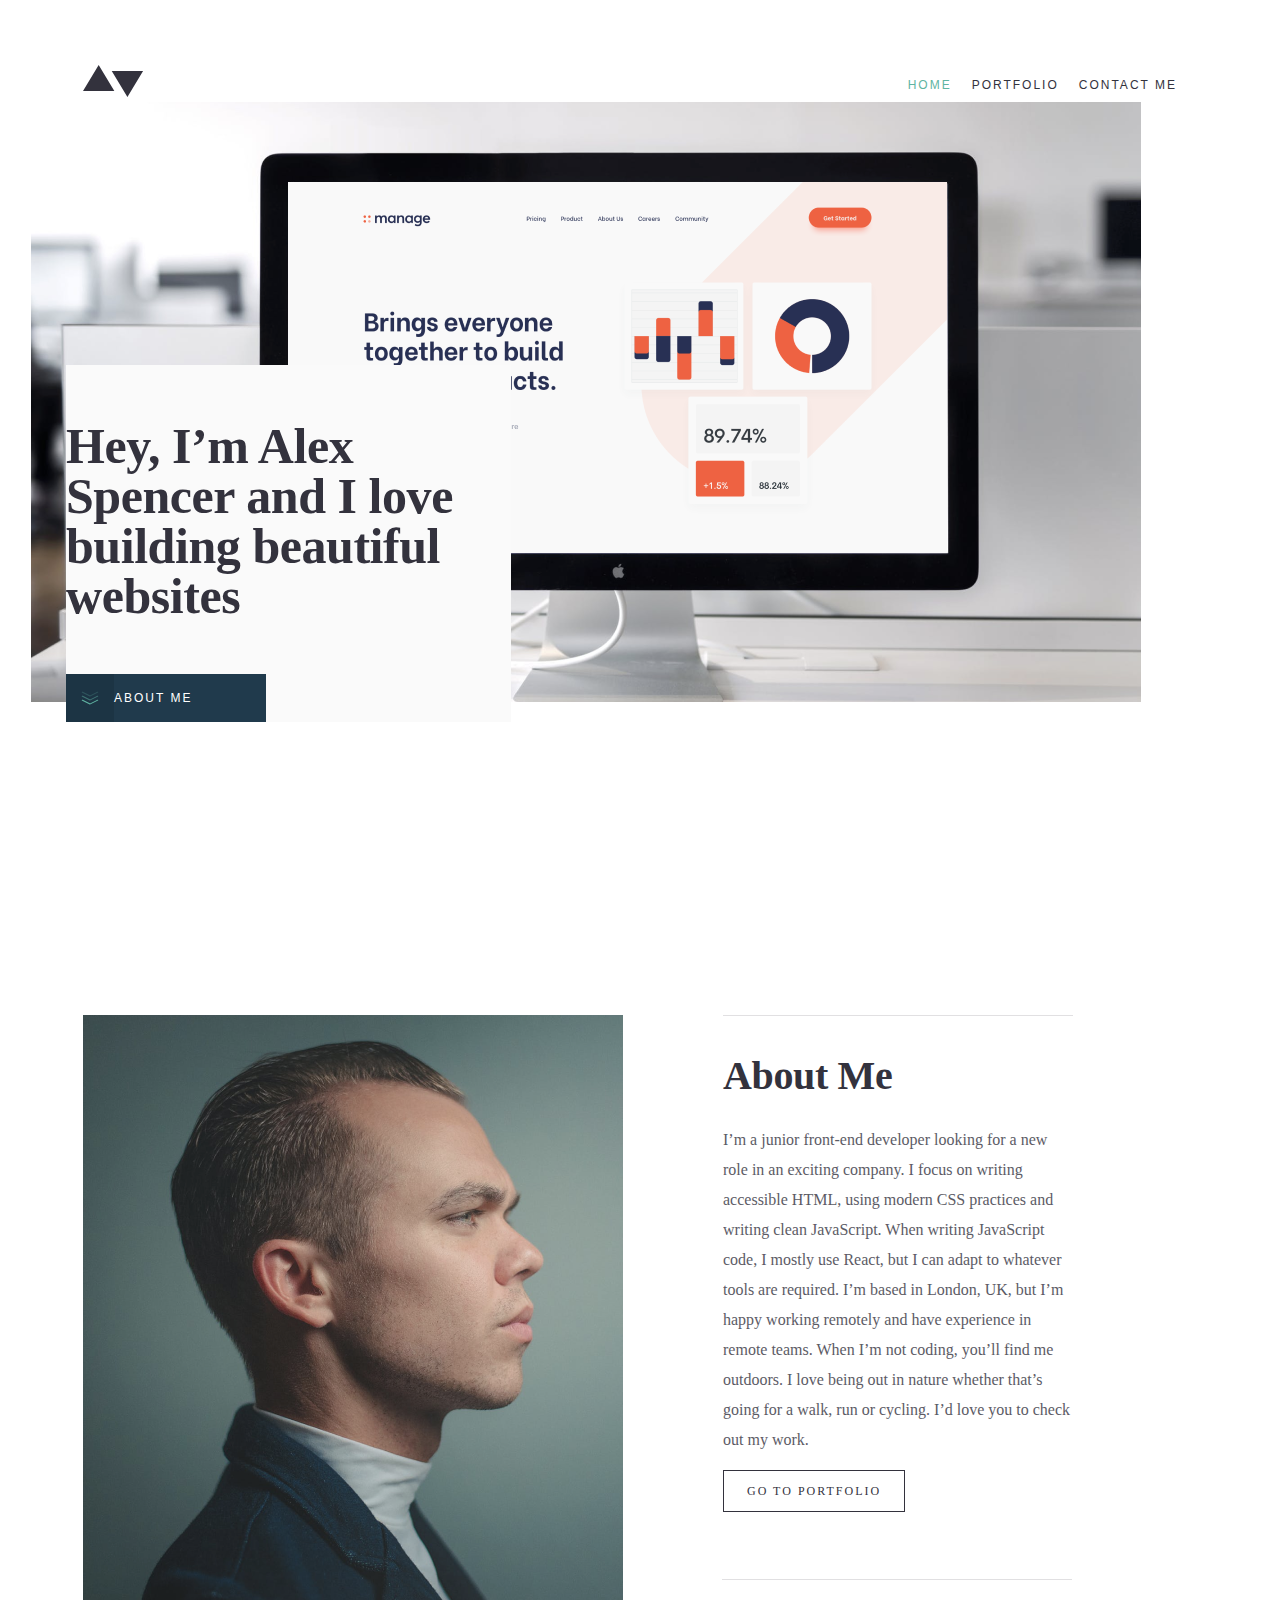
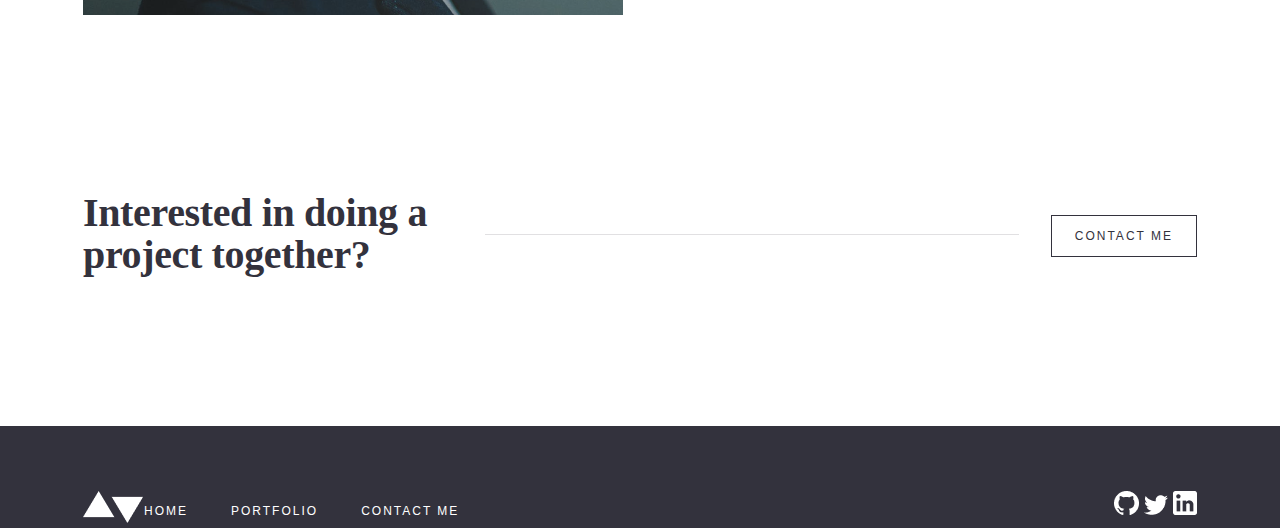
==== commit 3d44321a: "container paddingida xato bor" ====
--- a/index.html
+++ b/index.html
@@ -5,9 +5,8 @@
     <meta http-equiv="X-UA-Compatible" content="IE=edge" />
     <meta name="viewport" content="width=device-width, initial-scale=1.0" />
     <link rel="stylesheet" href="./css/main.min.css" />
-    <title>hey girl how are you?</title>
+    <title>Hey girl and boy how are you?</title>
   </head>
-
   <body>
     <header class="container header">
       <a href="#" class="header_logo">
--- a/css/main.min.css
+++ b/css/main.min.css
@@ -1,2 +1,2 @@
-/*! normalize.css v8.0.1 | MIT License | github.com/necolas/normalize.css */html{line-height:1.15;-webkit-text-size-adjust:100%}body{margin:0}main{display:block}h1{font-size:2em;margin:0.67em 0}hr{-webkit-box-sizing:content-box;box-sizing:content-box;height:0;overflow:visible}pre{font-family:monospace, monospace;font-size:1em}a{background-color:transparent}abbr[title]{border-bottom:none;text-decoration:underline;-webkit-text-decoration:underline dotted;text-decoration:underline dotted}b,strong{font-weight:bolder}code,kbd,samp{font-family:monospace, monospace;font-size:1em}small{font-size:80%}sub,sup{font-size:75%;line-height:0;position:relative;vertical-align:baseline}sub{bottom:-0.25em}sup{top:-0.5em}img{border-style:none}button,input,optgroup,select,textarea{font-family:inherit;font-size:100%;line-height:1.15;margin:0}button,input{overflow:visible}button,select{text-transform:none}button,[type="button"],[type="reset"],[type="submit"]{-webkit-appearance:button}button::-moz-focus-inner,[type="button"]::-moz-focus-inner,[type="reset"]::-moz-focus-inner,[type="submit"]::-moz-focus-inner{border-style:none;padding:0}button:-moz-focusring,[type="button"]:-moz-focusring,[type="reset"]:-moz-focusring,[type="submit"]:-moz-focusring{outline:1px dotted ButtonText}fieldset{padding:0.35em 0.75em 0.625em}legend{-webkit-box-sizing:border-box;box-sizing:border-box;color:inherit;display:table;max-width:100%;padding:0;white-space:normal}progress{vertical-align:baseline}textarea{overflow:auto}[type="checkbox"],[type="radio"]{-webkit-box-sizing:border-box;box-sizing:border-box;padding:0}[type="number"]::-webkit-inner-spin-button,[type="number"]::-webkit-outer-spin-button{height:auto}[type="search"]{-webkit-appearance:textfield;outline-offset:-2px}[type="search"]::-webkit-search-decoration{-webkit-appearance:none}::-webkit-file-upload-button{-webkit-appearance:button;font:inherit}details{display:block}summary{display:list-item}template{display:none}[hidden]{display:none}@font-face{font-family:"Ibarra Real Nova", serif;font-weight:700;font-style:normal;src:url(../ozoda_fonts/IbarraRealNova-VariableFont_wght.ttf)}@font-face{font-family:"Public Sans", sans-serif;font-weight:400;font-style:normal;src:url(../ozoda_fonts/PublicSans-VariableFont_wght.ttf)}html{-webkit-box-sizing:border-box;box-sizing:border-box}*,*::after,*::before{-webkit-box-sizing:inherit;box-sizing:inherit}body{font-size:18px;font-family:sans-serif;overflow-x:hidden}.visually-hidden{clip:rect(1px, 1px, 1px, 1px);-webkit-clip-path:inset(50%);clip-path:inset(50%);height:1px;width:1px;margin:-1px;overflow:hidden;padding:0;position:absolute}.container{max-width:1440px;padding:65px 83px 0 83px;margin:auto}@media screen and (max-width: 768px){.container{padding:73px 40px 0 39px}}.header{width:100%;display:-webkit-box;display:-ms-flexbox;display:flex;-webkit-box-align:center;-ms-flex-align:center;align-items:center;-webkit-box-pack:justify;-ms-flex-pack:justify;justify-content:space-between}.nav{display:-webkit-box;display:-ms-flexbox;display:flex}.nav_item{list-style:none;padding-right:20px}.nav_link{text-decoration:none;font-family:"Public Sans", sans-serif;font-style:normal;font-weight:400;font-size:12px;line-height:14px;letter-spacing:2px;text-transform:uppercase;color:#33323d}.nav_link_color{color:#5fb4a2}@media screen and (max-width: 768px){.header{background-color:#ffff}}.message{width:1218px;height:798px;background-color:red;background:url(../../ozoda_photos/page1_img.png);background-repeat:no-repeat}.message_screen{width:659px;height:371px;margin-top:15px;margin-left:174px}.message_card{width:445px;height:357px;padding-top:56px;background-color:#fafafa;position:absolute;top:365px;left:66px}.message_card_title{font-family:"Ibarra Real Nova", serif;font-style:normal;font-weight:700;font-size:50px;line-height:50px;letter-spacing:-0.446429px;color:#33323d}.message_card_link{margin-top:53px;width:200px;height:48px;display:-webkit-box;display:-ms-flexbox;display:flex;-webkit-box-align:center;-ms-flex-align:center;align-items:center;background-color:#203a4c}.message_card_link_connect{display:-webkit-box;display:-ms-flexbox;display:flex;-webkit-box-pack:justify;-ms-flex-pack:justify;justify-content:space-between;font-family:"Public Sans", sans-serif;font-style:normal;font-weight:400;font-size:12px;line-height:14px;text-align:center;letter-spacing:2px;text-transform:uppercase;text-decoration:none;color:#ffffff}@media screen and (max-width: 768px){.message{width:768px}.message_screen{margin-top:11px;margin-left:221px}.message_screen_item{width:495px;height:279px}.message_card{top:373px;left:0}}.about{margin-top:50px;display:-webkit-box;display:-ms-flexbox;display:flex;padding-right:200px}.about_text{width:350px;margin-left:100px}.about_text_title{font-family:"Ibarra Real Nova", serif;font-style:normal;font-weight:700;font-size:40px;line-height:42px;letter-spacing:-0.357143px;color:#33323d;margin-top:40px}.about_text_desc{font-family:"Public Sans";font-style:normal;font-weight:400;font-size:16px;line-height:30px;color:#33323d;opacity:0.8;margin-top:28px;margin-bottom:24px}.about_text_link{font-family:"Public Sans";font-style:normal;font-weight:400;font-size:12px;line-height:14px;letter-spacing:2px;color:#33323d;padding:13px 23px;border:1px solid #33323d;text-decoration:none}.about_text_link:hover{color:#2b2b5e}.about_text::before{content:"";width:350px;height:1px;position:absolute;background-color:#33323d;opacity:0.15}.about_text::after{content:"";width:350px;height:1px;position:absolute;margin-top:100px;margin-left:-183px;background-color:#33323d;opacity:0.15}@media screen and (max-width: 768px){.about{padding-right:59px}.about_img_item{width:281px;height:600px}.about_text{width:339px}.about_text::after{width:339px}.about_text::before{width:339px}}.project{margin-top:108px;display:-webkit-box;display:-ms-flexbox;display:flex;-webkit-box-pack:justify;-ms-flex-pack:justify;justify-content:space-between;-webkit-box-align:center;-ms-flex-align:center;align-items:center}.project_desc{font-family:"Ibarra Real Nova", serif;font-style:normal;font-weight:700;font-size:40px;line-height:42px;letter-spacing:-0.357143px;color:#33323d;width:390px}.project_link{position:relative}.project_link_link{text-decoration:none;font-family:"Public Sans", sans-serif;font-style:normal;font-weight:400;font-size:12px;line-height:14px;letter-spacing:2px;color:#33323d;padding:13px 23px;border:1px solid #33323d}.project_link::after{content:"";width:534px;height:1px;position:absolute;top:10px;left:-566px;background-color:#33323d;opacity:0.15}@media screen and (max-width: 768px){.project_link::after{width:113px;left:-130px}}.statistics{margin-top:100px;width:100%;height:100vh;height:500px;display:-webkit-box;display:-ms-flexbox;display:flex}.statistics_image{width:540px;height:500px;display:-webkit-box;display:-ms-flexbox;display:flex;-webkit-box-align:center;-ms-flex-align:center;align-items:center;-webkit-box-pack:center;-ms-flex-pack:center;justify-content:center;background-color:#ffefec;padding:40px}.statistics_text{width:350px;margin-left:125px;margin-top:103px;position:relative}.statistics_text_title{font-family:"Ibarra Real Nova", serif;font-style:normal;font-weight:700;font-size:40px;line-height:42px;letter-spacing:-0.357143px;color:#33323d}.statistics_text_desc{font-family:"Public Sans";font-style:normal;font-weight:400;font-size:16px;line-height:30px;color:#33323d;opacity:0.8;margin-top:28px;margin-bottom:24px}.statistics_text_link{text-decoration:none;font-family:"Public Sans";font-style:normal;font-weight:400;font-size:12px;line-height:14px;letter-spacing:2px;color:#33323d;padding:14px 26px;border:1px solid #33323d}.statistics_text_link:hover{color:red}.statistics_text::before{content:"";width:350px;height:1px;position:absolute;top:-100px;background-color:#33323d;opacity:0.15}.statistics_text::after{content:"";width:350px;height:1px;position:absolute;bottom:100px;left:0;background-color:#33323d;opacity:0.15}.bookmark{margin-top:80px;display:-webkit-box;display:-ms-flexbox;display:flex}.bookmark_text{width:350px}.bookmark_text_title{font-family:"Ibarra Real Nova", serif;font-style:normal;font-weight:700;font-size:40px;line-height:42px;letter-spacing:-0.357143px;color:#33323d}.bookmark_text_desc{font-family:"Public Sans", sans-serif;font-style:normal;font-weight:400;font-size:16px;line-height:30px;color:#33323d;opacity:0.8}.bookmark_text_link{text-decoration:none;font-family:"Public Sans", sans-serif;font-style:normal;font-weight:400;font-size:12px;line-height:14px;letter-spacing:2px;color:#33323d;padding:13px 23px;border:1px solid #33323d}.footer{margin-top:150px;width:100%;background-color:#33323d;display:-webkit-box;display:-ms-flexbox;display:flex;-webkit-box-pack:justify;-ms-flex-pack:justify;justify-content:space-between}.footer_text{display:-webkit-box;display:-ms-flexbox;display:flex;-webkit-box-align:center;-ms-flex-align:center;align-items:center}.footer_text_tool{display:-webkit-box;display:-ms-flexbox;display:flex}.footer_text_tool_item{list-style:none;padding-right:43px}.footer_text_tool_link{text-decoration:none;font-family:"Public Sans", sans-serif;font-style:normal;font-weight:400;font-size:12px;line-height:14px;letter-spacing:2px;color:#ffffff}@media screen and (max-width: 768px){.footer_icons{padding-right:15px}}
+@font-face{font-family:"Ibarra Real Nova", serif;font-weight:700;font-style:normal;src:url(../ozoda_fonts/IbarraRealNova-VariableFont_wght.ttf)}@font-face{font-family:"Public Sans", sans-serif;font-weight:400;font-style:normal;src:url(../ozoda_fonts/PublicSans-VariableFont_wght.ttf)}/*! normalize.css v8.0.1 | MIT License | github.com/necolas/normalize.css */html{line-height:1.15;-webkit-text-size-adjust:100%}body{margin:0}main{display:block}h1{font-size:2em;margin:0.67em 0}hr{-webkit-box-sizing:content-box;box-sizing:content-box;height:0;overflow:visible}pre{font-family:monospace, monospace;font-size:1em}a{background-color:transparent}abbr[title]{border-bottom:none;text-decoration:underline;-webkit-text-decoration:underline dotted;text-decoration:underline dotted}b,strong{font-weight:bolder}code,kbd,samp{font-family:monospace, monospace;font-size:1em}small{font-size:80%}sub,sup{font-size:75%;line-height:0;position:relative;vertical-align:baseline}sub{bottom:-0.25em}sup{top:-0.5em}img{border-style:none}button,input,optgroup,select,textarea{font-family:inherit;font-size:100%;line-height:1.15;margin:0}button,input{overflow:visible}button,select{text-transform:none}button,[type="button"],[type="reset"],[type="submit"]{-webkit-appearance:button}button::-moz-focus-inner,[type="button"]::-moz-focus-inner,[type="reset"]::-moz-focus-inner,[type="submit"]::-moz-focus-inner{border-style:none;padding:0}button:-moz-focusring,[type="button"]:-moz-focusring,[type="reset"]:-moz-focusring,[type="submit"]:-moz-focusring{outline:1px dotted ButtonText}fieldset{padding:0.35em 0.75em 0.625em}legend{-webkit-box-sizing:border-box;box-sizing:border-box;color:inherit;display:table;max-width:100%;padding:0;white-space:normal}progress{vertical-align:baseline}textarea{overflow:auto}[type="checkbox"],[type="radio"]{-webkit-box-sizing:border-box;box-sizing:border-box;padding:0}[type="number"]::-webkit-inner-spin-button,[type="number"]::-webkit-outer-spin-button{height:auto}[type="search"]{-webkit-appearance:textfield;outline-offset:-2px}[type="search"]::-webkit-search-decoration{-webkit-appearance:none}::-webkit-file-upload-button{-webkit-appearance:button;font:inherit}details{display:block}summary{display:list-item}template{display:none}[hidden]{display:none}html{-webkit-box-sizing:border-box;box-sizing:border-box}*,*::after,*::before{padding:0;margin:0;-webkit-box-sizing:inherit;box-sizing:inherit}body{font-size:18px;font-family:sans-serif;overflow-x:hidden}.visually-hidden{clip:rect(1px, 1px, 1px, 1px);-webkit-clip-path:inset(50%);clip-path:inset(50%);height:1px;width:1px;margin:-1px;overflow:hidden;padding:0;position:absolute}.container{max-width:1440px;padding:65px 83px 0 83px;margin:auto}@media screen and (max-width: 768px){.container{padding:73px 40px 0 39px}}.header{width:100%;display:-webkit-box;display:-ms-flexbox;display:flex;-webkit-box-align:center;-ms-flex-align:center;align-items:center;-webkit-box-pack:justify;-ms-flex-pack:justify;justify-content:space-between}.nav{display:-webkit-box;display:-ms-flexbox;display:flex}.nav_item{list-style:none;padding-right:20px}.nav_link{text-decoration:none;font-family:"Public Sans", sans-serif;font-style:normal;font-weight:400;font-size:12px;line-height:14px;letter-spacing:2px;text-transform:uppercase;color:#33323d}.nav_link_color{color:#5fb4a2}@media screen and (max-width: 768px){.header{background-color:#ffff}}.message{width:1218px;height:798px;background-color:red;background:url(../../ozoda_photos/page1_img.png);background-repeat:no-repeat}.message_screen{width:659px;height:371px;margin-top:15px;margin-left:174px}.message_card{width:445px;height:357px;padding-top:56px;background-color:#fafafa;position:absolute;top:365px;left:66px}.message_card_title{font-family:"Ibarra Real Nova", serif;font-style:normal;font-weight:700;font-size:50px;line-height:50px;letter-spacing:-0.446429px;color:#33323d}.message_card_link{margin-top:53px;width:200px;height:48px;display:-webkit-box;display:-ms-flexbox;display:flex;-webkit-box-align:center;-ms-flex-align:center;align-items:center;background-color:#203a4c}.message_card_link_connect{display:-webkit-box;display:-ms-flexbox;display:flex;-webkit-box-pack:justify;-ms-flex-pack:justify;justify-content:space-between;font-family:"Public Sans", sans-serif;font-style:normal;font-weight:400;font-size:12px;line-height:14px;text-align:center;letter-spacing:2px;text-transform:uppercase;text-decoration:none;color:#ffffff}@media screen and (max-width: 768px){.message{width:768px}.message_screen{margin-top:11px;margin-left:221px}.message_screen_item{width:495px;height:279px}.message_card{top:373px;left:0}}.about{margin-top:50px;display:-webkit-box;display:-ms-flexbox;display:flex;padding-right:200px}.about_text{width:350px;margin-left:100px}.about_text_title{font-family:"Ibarra Real Nova", serif;font-style:normal;font-weight:700;font-size:40px;line-height:42px;letter-spacing:-0.357143px;color:#33323d;margin-top:40px}.about_text_desc{font-family:"Public Sans";font-style:normal;font-weight:400;font-size:16px;line-height:30px;color:#33323d;opacity:0.8;margin-top:28px;margin-bottom:24px}.about_text_link{font-family:"Public Sans";font-style:normal;font-weight:400;font-size:12px;line-height:14px;letter-spacing:2px;color:#33323d;padding:13px 23px;border:1px solid #33323d;text-decoration:none}.about_text_link:hover{color:#2b2b5e}.about_text::before{content:"";width:350px;height:1px;position:absolute;background-color:#33323d;opacity:0.15}.about_text::after{content:"";width:350px;height:1px;position:absolute;margin-top:100px;margin-left:-183px;background-color:#33323d;opacity:0.15}@media screen and (max-width: 768px){.about{padding-right:59px}.about_img_item{width:281px;height:600px}.about_text{width:339px}.about_text::after{width:339px}.about_text::before{width:339px}}.project{margin-top:108px;display:-webkit-box;display:-ms-flexbox;display:flex;-webkit-box-pack:justify;-ms-flex-pack:justify;justify-content:space-between;-webkit-box-align:center;-ms-flex-align:center;align-items:center}.project_desc{font-family:"Ibarra Real Nova", serif;font-style:normal;font-weight:700;font-size:40px;line-height:42px;letter-spacing:-0.357143px;color:#33323d;width:390px}.project_link{position:relative}.project_link_link{text-decoration:none;font-family:"Public Sans", sans-serif;font-style:normal;font-weight:400;font-size:12px;line-height:14px;letter-spacing:2px;color:#33323d;padding:13px 23px;border:1px solid #33323d}.project_link::after{content:"";width:534px;height:1px;position:absolute;top:10px;left:-566px;background-color:#33323d;opacity:0.15}@media screen and (max-width: 768px){.project_link::after{width:113px;left:-130px}}.statistics{margin-top:100px;width:100%;height:100vh;height:500px;display:-webkit-box;display:-ms-flexbox;display:flex}.statistics_image{width:540px;height:500px;display:-webkit-box;display:-ms-flexbox;display:flex;-webkit-box-align:center;-ms-flex-align:center;align-items:center;-webkit-box-pack:center;-ms-flex-pack:center;justify-content:center;background-color:#ffefec;padding:40px}.statistics_text{width:350px;margin-left:125px;margin-top:103px;position:relative}.statistics_text_title{font-family:"Ibarra Real Nova", serif;font-style:normal;font-weight:700;font-size:40px;line-height:42px;letter-spacing:-0.357143px;color:#33323d}.statistics_text_desc{font-family:"Public Sans";font-style:normal;font-weight:400;font-size:16px;line-height:30px;color:#33323d;opacity:0.8;margin-top:28px;margin-bottom:24px}.statistics_text_link{text-decoration:none;font-family:"Public Sans";font-style:normal;font-weight:400;font-size:12px;line-height:14px;letter-spacing:2px;color:#33323d;padding:14px 26px;border:1px solid #33323d}.statistics_text_link:hover{color:red}.statistics_text::before{content:"";width:350px;height:1px;position:absolute;top:-100px;background-color:#33323d;opacity:0.15}.statistics_text::after{content:"";width:350px;height:1px;position:absolute;bottom:100px;left:0;background-color:#33323d;opacity:0.15}.bookmark{margin-top:80px;display:-webkit-box;display:-ms-flexbox;display:flex}.bookmark_text{width:350px}.bookmark_text_title{font-family:"Ibarra Real Nova", serif;font-style:normal;font-weight:700;font-size:40px;line-height:42px;letter-spacing:-0.357143px;color:#33323d}.bookmark_text_desc{font-family:"Public Sans", sans-serif;font-style:normal;font-weight:400;font-size:16px;line-height:30px;color:#33323d;opacity:0.8}.bookmark_text_link{text-decoration:none;font-family:"Public Sans", sans-serif;font-style:normal;font-weight:400;font-size:12px;line-height:14px;letter-spacing:2px;color:#33323d;padding:13px 23px;border:1px solid #33323d}.footer{margin-top:150px;width:100%;background-color:#33323d;display:-webkit-box;display:-ms-flexbox;display:flex;-webkit-box-pack:justify;-ms-flex-pack:justify;justify-content:space-between}.footer_text{display:-webkit-box;display:-ms-flexbox;display:flex;-webkit-box-align:center;-ms-flex-align:center;align-items:center}.footer_text_tool{display:-webkit-box;display:-ms-flexbox;display:flex}.footer_text_tool_item{list-style:none;padding-right:43px}.footer_text_tool_link{text-decoration:none;font-family:"Public Sans", sans-serif;font-style:normal;font-weight:400;font-size:12px;line-height:14px;letter-spacing:2px;color:#ffffff}@media screen and (max-width: 768px){.footer_icons{padding-right:15px}}
 /*# sourceMappingURL=main.min.css.map */